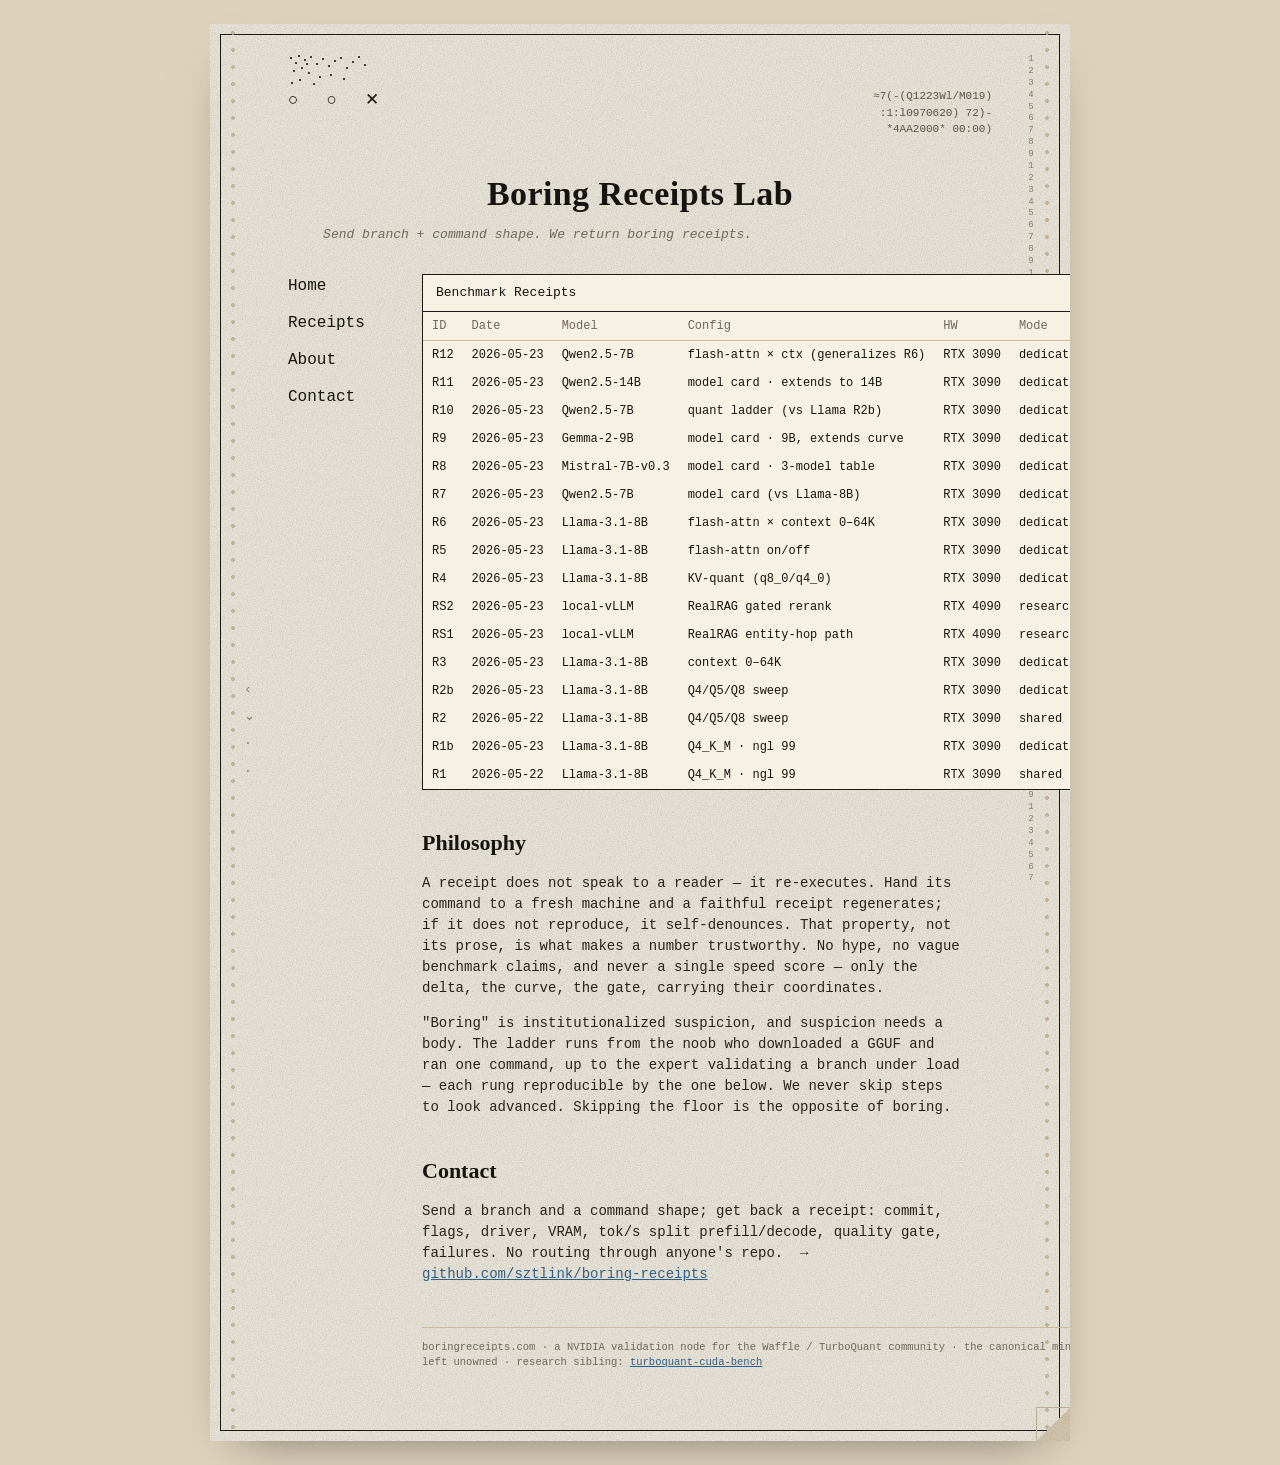
==== docs/index.html @ 778cb8b6 "Add RS2 gated rerank v1 follow-up" ====
<!doctype html>
<html lang="en"><head>
<meta charset="utf-8">
<meta name="viewport" content="width=device-width, initial-scale=1">
<title>Boring Receipts Lab</title>
<meta name="description" content="Send branch + command shape. We return boring receipts. Reproducible NVIDIA inference-validation receipts — no hype, no single speed score.">
<link rel="stylesheet" href="style.css">
</head>
<body>
<div class="sheet">
  <div class="frame"></div>
  <div class="holes l"></div>
  <div class="holes r"></div>
  <svg class="dither" width="120" height="34" viewBox="0 0 120 34" aria-hidden="true">
    <g fill="#2a261d">
      <rect x="2" y="3" width="2" height="2"/><rect x="10" y="1" width="2" height="2"/><rect x="7" y="8" width="2" height="2"/>
      <rect x="16" y="5" width="2" height="2"/><rect x="22" y="2" width="2" height="2"/><rect x="13" y="13" width="2" height="2"/>
      <rect x="28" y="9" width="2" height="2"/><rect x="34" y="4" width="2" height="2"/><rect x="20" y="18" width="2" height="2"/>
      <rect x="40" y="11" width="2" height="2"/><rect x="46" y="6" width="2" height="2"/><rect x="31" y="22" width="2" height="2"/>
      <rect x="5" y="16" width="2" height="2"/><rect x="52" y="3" width="2" height="2"/><rect x="58" y="13" width="2" height="2"/>
      <rect x="11" y="25" width="2" height="2"/><rect x="64" y="7" width="2" height="2"/><rect x="42" y="20" width="2" height="2"/>
      <rect x="3" y="28" width="2" height="2"/><rect x="70" y="2" width="2" height="2"/><rect x="25" y="29" width="2" height="2"/>
      <rect x="76" y="10" width="2" height="2"/><rect x="55" y="24" width="2" height="2"/><rect x="18" y="9" width="2" height="2"/>
    </g>
  </svg>
  <div class="ticks">‹<br>⌄<br>·<br>·</div>
  <div class="ruler" id="ruler"></div>
  <div class="fold"></div>

  <div class="content">
    <div class="topbar">
      <span class="glyphs">○&nbsp;○&nbsp;✕</span>
      <span class="meta">≈7(-(Q1223Wl/M019)
:1:l0970620) 72)-
*4AA2000* 00:00)</span>
    </div>

    <h1>Boring Receipts Lab</h1>
    <p class="lede">Send branch + command shape. We return boring receipts.</p>

    <div class="body">
      <nav class="side">
        <a href="#receipts">Home</a>
        <a href="receipts.html">Receipts</a>
        <a href="#about">About</a>
        <a href="#contact">Contact</a>
      </nav>

      <main>
        <div class="panel" id="receipts">
          <div class="panel-h"><span>Benchmark Receipts</span><a href="receipts.html" style="color:var(--ink);text-decoration:none">&rsaquo;</a></div>
          <div class="tw"><table>
            <thead><tr><th>ID</th><th>Date</th><th>Model</th><th>Config</th><th>HW</th><th>Mode</th><th>Gate</th><th>Link</th></tr></thead>
            <tbody>
              <tr><td data-l="ID">R12</td><td data-l="Date">2026-05-23</td><td data-l="Model">Qwen2.5-7B</td><td data-l="Config">flash-attn × ctx (generalizes R6)</td><td data-l="HW">RTX 3090</td><td data-l="Mode">dedicated</td><td data-l="Gate">n/a</td><td data-l="Link"><a href="https://github.com/sztlink/boring-receipts/blob/main/receipts/2026-05-23-3090-qwen25-7b-flash-attn-context-curve.md">open</a></td></tr>
              <tr><td data-l="ID">R11</td><td data-l="Date">2026-05-23</td><td data-l="Model">Qwen2.5-14B</td><td data-l="Config">model card · extends to 14B</td><td data-l="HW">RTX 3090</td><td data-l="Mode">dedicated</td><td data-l="Gate">PPL 6.13</td><td data-l="Link"><a href="https://github.com/sztlink/boring-receipts/blob/main/receipts/2026-05-23-3090-qwen25-14b-q4km.md">open</a></td></tr>
              <tr><td data-l="ID">R10</td><td data-l="Date">2026-05-23</td><td data-l="Model">Qwen2.5-7B</td><td data-l="Config">quant ladder (vs Llama R2b)</td><td data-l="HW">RTX 3090</td><td data-l="Mode">dedicated</td><td data-l="Gate" class="gp">PASS</td><td data-l="Link"><a href="https://github.com/sztlink/boring-receipts/blob/main/receipts/2026-05-23-3090-qwen25-7b-quant-ladder.md">open</a></td></tr>
              <tr><td data-l="ID">R9</td><td data-l="Date">2026-05-23</td><td data-l="Model">Gemma-2-9B</td><td data-l="Config">model card · 9B, extends curve</td><td data-l="HW">RTX 3090</td><td data-l="Mode">dedicated</td><td data-l="Gate">PPL 8.80</td><td data-l="Link"><a href="https://github.com/sztlink/boring-receipts/blob/main/receipts/2026-05-23-3090-gemma2-9b-q4km.md">open</a></td></tr>
              <tr><td data-l="ID">R8</td><td data-l="Date">2026-05-23</td><td data-l="Model">Mistral-7B-v0.3</td><td data-l="Config">model card · 3-model table</td><td data-l="HW">RTX 3090</td><td data-l="Mode">dedicated</td><td data-l="Gate">PPL 6.23</td><td data-l="Link"><a href="https://github.com/sztlink/boring-receipts/blob/main/receipts/2026-05-23-3090-mistral-7b-v03-q4km.md">open</a></td></tr>
              <tr><td data-l="ID">R7</td><td data-l="Date">2026-05-23</td><td data-l="Model">Qwen2.5-7B</td><td data-l="Config">model card (vs Llama-8B)</td><td data-l="HW">RTX 3090</td><td data-l="Mode">dedicated</td><td data-l="Gate">PPL 8.02</td><td data-l="Link"><a href="https://github.com/sztlink/boring-receipts/blob/main/receipts/2026-05-23-3090-qwen25-7b-q4km.md">open</a></td></tr>
              <tr><td data-l="ID">R6</td><td data-l="Date">2026-05-23</td><td data-l="Model">Llama-3.1-8B</td><td data-l="Config">flash-attn × context 0–64K</td><td data-l="HW">RTX 3090</td><td data-l="Mode">dedicated</td><td data-l="Gate">n/a</td><td data-l="Link"><a href="https://github.com/sztlink/boring-receipts/blob/main/receipts/2026-05-23-3090-llama31-8b-flash-attn-context-curve.md">open</a></td></tr>
              <tr><td data-l="ID">R5</td><td data-l="Date">2026-05-23</td><td data-l="Model">Llama-3.1-8B</td><td data-l="Config">flash-attn on/off</td><td data-l="HW">RTX 3090</td><td data-l="Mode">dedicated</td><td data-l="Gate">n/a</td><td data-l="Link"><a href="https://github.com/sztlink/boring-receipts/blob/main/receipts/2026-05-23-3090-llama31-8b-flash-attn.md">open</a></td></tr>
              <tr><td data-l="ID">R4</td><td data-l="Date">2026-05-23</td><td data-l="Model">Llama-3.1-8B</td><td data-l="Config">KV-quant (q8_0/q4_0)</td><td data-l="HW">RTX 3090</td><td data-l="Mode">dedicated</td><td data-l="Gate" class="warn">BLOCKED</td><td data-l="Link"><a href="https://github.com/sztlink/boring-receipts/blob/main/receipts/2026-05-23-3090-llama31-8b-kv-quant-BLOCKED.md">open</a></td></tr>
              <tr><td data-l="ID">RS2</td><td data-l="Date">2026-05-23</td><td data-l="Model">local-vLLM</td><td data-l="Config">RealRAG gated rerank</td><td data-l="HW">RTX 4090</td><td data-l="Mode">research sibling</td><td data-l="Gate" class="gp">100 PASS / v1 300 SMALL</td><td data-l="Link"><a href="https://github.com/sztlink/boring-receipts/blob/main/receipts/2026-05-23-4090-vllm-realrag-gated-answer-rerank.md">open</a></td></tr>
              <tr><td data-l="ID">RS1</td><td data-l="Date">2026-05-23</td><td data-l="Model">local-vLLM</td><td data-l="Config">RealRAG entity-hop path</td><td data-l="HW">RTX 4090</td><td data-l="Mode">research sibling</td><td data-l="Gate" class="gp">MIXED</td><td data-l="Link"><a href="https://github.com/sztlink/boring-receipts/blob/main/receipts/2026-05-23-4090-vllm-realrag-entity-hop-path.md">open</a></td></tr>
              <tr><td data-l="ID">R3</td><td data-l="Date">2026-05-23</td><td data-l="Model">Llama-3.1-8B</td><td data-l="Config">context 0–64K</td><td data-l="HW">RTX 3090</td><td data-l="Mode">dedicated</td><td data-l="Gate">n/a</td><td data-l="Link"><a href="https://github.com/sztlink/boring-receipts/blob/main/receipts/2026-05-23-3090-llama31-8b-context-sweep.md">open</a></td></tr>
              <tr><td data-l="ID">R2b</td><td data-l="Date">2026-05-23</td><td data-l="Model">Llama-3.1-8B</td><td data-l="Config">Q4/Q5/Q8 sweep</td><td data-l="HW">RTX 3090</td><td data-l="Mode">dedicated</td><td data-l="Gate" class="gp">PASS</td><td data-l="Link"><a href="https://github.com/sztlink/boring-receipts/blob/main/receipts/2026-05-23-3090-llama31-8b-quant-sweep-dedicated.md">open</a></td></tr>
              <tr><td data-l="ID">R2</td><td data-l="Date">2026-05-22</td><td data-l="Model">Llama-3.1-8B</td><td data-l="Config">Q4/Q5/Q8 sweep</td><td data-l="HW">RTX 3090</td><td data-l="Mode">shared</td><td data-l="Gate" class="gp">PASS</td><td data-l="Link"><a href="https://github.com/sztlink/boring-receipts/blob/main/receipts/2026-05-22-3090-llama31-8b-quant-sweep.md">open</a></td></tr>
              <tr><td data-l="ID">R1b</td><td data-l="Date">2026-05-23</td><td data-l="Model">Llama-3.1-8B</td><td data-l="Config">Q4_K_M · ngl 99</td><td data-l="HW">RTX 3090</td><td data-l="Mode">dedicated</td><td data-l="Gate">n/a</td><td data-l="Link"><a href="https://github.com/sztlink/boring-receipts/blob/main/receipts/2026-05-23-3090-llama31-8b-q4km-baseline-dedicated.md">open</a></td></tr>
              <tr><td data-l="ID">R1</td><td data-l="Date">2026-05-22</td><td data-l="Model">Llama-3.1-8B</td><td data-l="Config">Q4_K_M · ngl 99</td><td data-l="HW">RTX 3090</td><td data-l="Mode">shared</td><td data-l="Gate">n/a</td><td data-l="Link"><a href="https://github.com/sztlink/boring-receipts/blob/main/receipts/2026-05-22-3090-llama31-8b-q4km-baseline.md">open</a></td></tr>
            </tbody>
          </table></div>
        </div>

        <h2 id="about">Philosophy</h2>
        <p>A receipt does not speak to a reader — it re-executes. Hand its command to a
        fresh machine and a faithful receipt regenerates; if it does not reproduce, it
        self-denounces. That property, not its prose, is what makes a number trustworthy.
        No hype, no vague benchmark claims, and never a single speed score — only the
        delta, the curve, the gate, carrying their coordinates.</p>

        <p>"Boring" is institutionalized suspicion, and suspicion needs a body. The ladder
        runs from the noob who downloaded a GGUF and ran one command, up to the expert
        validating a branch under load — each rung reproducible by the one below. We never
        skip steps to look advanced. Skipping the floor is the opposite of boring.</p>

        <h2 id="contact">Contact</h2>
        <p>Send a branch and a command shape; get back a receipt: commit, flags, driver,
        VRAM, tok/s split prefill/decode, quality gate, failures. No routing through anyone's
        repo. &nbsp;→ <a class="lk" href="https://github.com/sztlink/boring-receipts">github.com/sztlink/boring-receipts</a></p>

        <div class="foot">
          boringreceipts.com · a NVIDIA validation node for the Waffle / TurboQuant community ·
          the canonical minimal KV/long-context receipt the upstream
          <a href="https://github.com/ggml-org/llama.cpp/issues/18722">#18722</a> left unowned ·
          research sibling: <a href="https://github.com/sztlink/turboquant-cuda-bench">turboquant-cuda-bench</a>
        </div>
      </main>
    </div>
  </div>
</div>
<script src="deco.js"></script>
</body></html>
---- docs/style.css ----
/* Boring Receipts Lab — shared matrix-paper shell.
   Light editorial / szt.link tokens. Used by every page so the perforated
   paper aesthetic is consistent. */
:root{
  --paper:#f1ece0; --ink:#161410; --muted:#6e675a; --line:#1c1a15;
  --faint:#c9bb9c; --panel:#f7f1e3; --blue:#2f5f87; --green:#356b46; --red:#a33a2b; --yellow:#9a7320;
  --mono:"SFMono-Regular",ui-monospace,Menlo,Consolas,"Liberation Mono",monospace;
  --serif:"Iowan Old Style","Palatino Linotype",Palatino,Georgia,"Times New Roman",serif;
}
*{box-sizing:border-box}
html,body{margin:0;background:#ddd2bb;color:var(--ink);font-family:var(--mono);font-size:14px;line-height:1.5}

.sheet{position:relative;max-width:860px;margin:24px auto;background:var(--paper);padding:30px 78px 70px;overflow:hidden;box-shadow:0 20px 50px -30px rgba(0,0,0,.6)}
.sheet::before{content:"";position:absolute;inset:0;pointer-events:none;z-index:5;opacity:.5;mix-blend-mode:multiply;
  background-image:url('data:image/svg+xml;utf8,<svg xmlns="http://www.w3.org/2000/svg" width="220" height="220"><filter id="n"><feTurbulence type="fractalNoise" baseFrequency="0.8" numOctaves="2" stitchTiles="stitch"/><feColorMatrix type="saturate" values="0"/></filter><rect width="220" height="220" filter="url(%23n)"/></svg>');
  background-size:220px 220px}
.frame{position:absolute;inset:10px;border:1px solid var(--line);pointer-events:none;z-index:3}
.frame::before,.frame::after{content:"";position:absolute;width:14px;height:14px;border:1px solid var(--line)}
.frame::before{top:-1px;left:-1px;border-right:0;border-bottom:0}
.frame::after{bottom:-1px;right:-1px;border-left:0;border-top:0}
.holes{position:absolute;top:0;bottom:0;width:18px;z-index:4;pointer-events:none;
  background-image:radial-gradient(circle at 9px 9px, #c7b896 1.7px, transparent 2.2px);
  background-size:18px 17px;background-repeat:repeat-y;opacity:.85}
.holes.l{left:14px}.holes.r{right:14px}
.ruler{position:absolute;top:30px;bottom:24px;right:30px;width:18px;z-index:4;pointer-events:none;
  font-size:9px;line-height:1.32;color:#8c826e;text-align:center;white-space:pre;overflow:hidden}
.ticks{position:absolute;left:34px;top:46%;z-index:4;pointer-events:none;color:#8c826e;font-size:13px;line-height:2.1}
.dither{position:absolute;top:30px;left:78px;z-index:4;pointer-events:none;opacity:.85}
.fold{position:absolute;right:0;bottom:0;width:34px;height:34px;z-index:4;pointer-events:none;
  background:linear-gradient(135deg, transparent 50%, #d9cdb2 50%);border-left:1px solid var(--faint);border-top:1px solid var(--faint)}
.content{position:relative;z-index:6}

.topbar{display:flex;justify-content:space-between;align-items:flex-start;margin:34px 0 0}
.glyphs{font-size:17px;letter-spacing:9px;color:var(--ink)}
.meta{text-align:right;font-size:11px;color:#5a5346;line-height:1.5;white-space:pre}

h1{font-family:var(--serif);font-weight:600;font-size:34px;letter-spacing:.4px;margin:30px 0 6px;text-align:center}
h2{font-family:var(--serif);font-weight:600;font-size:22px;margin:36px 0 12px}
.lede{font-style:italic;color:var(--muted);text-align:center;margin:0 0 30px;font-size:13px}
.tag{color:var(--red);font-weight:700;letter-spacing:2px;font-size:12px;margin-top:30px}
p{max-width:64ch;color:#26231c}
a{color:var(--blue)}
ul{max-width:64ch;color:#26231c}li{margin:.3em 0}
code{background:var(--panel);border:1px solid var(--faint);padding:1px 5px;font-size:.92em}
.small{color:var(--muted);font-size:12px}
img{max-width:100%;border:1px solid var(--line);background:var(--panel)}

.banner{border:1px solid var(--line);background:var(--panel);padding:14px 16px;margin:16px 0;max-width:none}

nav.side a{display:block;font-size:16px;color:var(--ink);text-decoration:none;margin:0 0 13px}
nav.side a:hover{color:var(--blue)}
nav.top{display:flex;gap:18px;margin:6px 0 26px;font-size:14px}
nav.top a{color:var(--ink);text-decoration:none}nav.top a:hover{color:var(--blue)}
.body{display:grid;grid-template-columns:108px 1fr;gap:26px}

.panel{border:1.3px solid var(--line);background:var(--panel)}
.panel-h{display:flex;justify-content:space-between;padding:8px 13px;border-bottom:1.3px solid var(--line);font-size:13px}

.tw{overflow-x:auto;-webkit-overflow-scrolling:touch}
table{border-collapse:collapse;width:100%;font-size:12px}
th,td{text-align:left;padding:5px 9px;white-space:nowrap}
th{color:var(--muted);font-weight:400;border-bottom:1px solid var(--faint)}
td a{color:var(--blue);text-decoration:none}
tbody tr:hover{background:#efe7d3}
table.grid{font-size:13px}
table.grid th,table.grid td{border:1px solid var(--line);white-space:normal}
table.grid th{background:var(--panel)}
.gp,.pass{color:var(--green)}.warn{color:var(--yellow)}

.foot{margin-top:42px;border-top:1px solid var(--faint);padding-top:12px;font-size:10.5px;color:var(--muted);word-break:break-word}
.foot a,.lk{color:var(--blue)}

@media(max-width:680px){
  html,body{font-size:13px}
  body{overflow-x:hidden}
  .sheet{padding:20px 22px;margin:10px auto}
  .body{grid-template-columns:1fr;gap:12px}
  nav.side{display:flex;gap:14px;flex-wrap:wrap;margin-bottom:4px}
  nav.side a{margin:0;font-size:15px}
  .ruler,.ticks,.holes{display:none}
  .dither{left:22px}
  .meta{font-size:9px}
  .glyphs{font-size:15px;letter-spacing:6px}
  h1{font-size:26px;margin-top:22px}h2{font-size:20px}
  p,ul{max-width:100%}
  /* every .tw table -> stacked label:value cards */
  .tw{overflow:visible}
  .tw table,.tw tbody,.tw tr,.tw td{display:block;width:auto}
  .tw thead{position:absolute;left:-9999px}
  .tw tr{border:1px solid var(--faint);background:var(--paper);margin:8px 0;padding:6px 10px}
  .tw td{white-space:normal;border:0;padding:3px 0;font-size:12px;display:flex;justify-content:space-between;gap:12px;flex-wrap:wrap}
  .tw td::before{content:attr(data-l);color:var(--muted);flex-shrink:0}
  .tw td:empty{display:none}
}
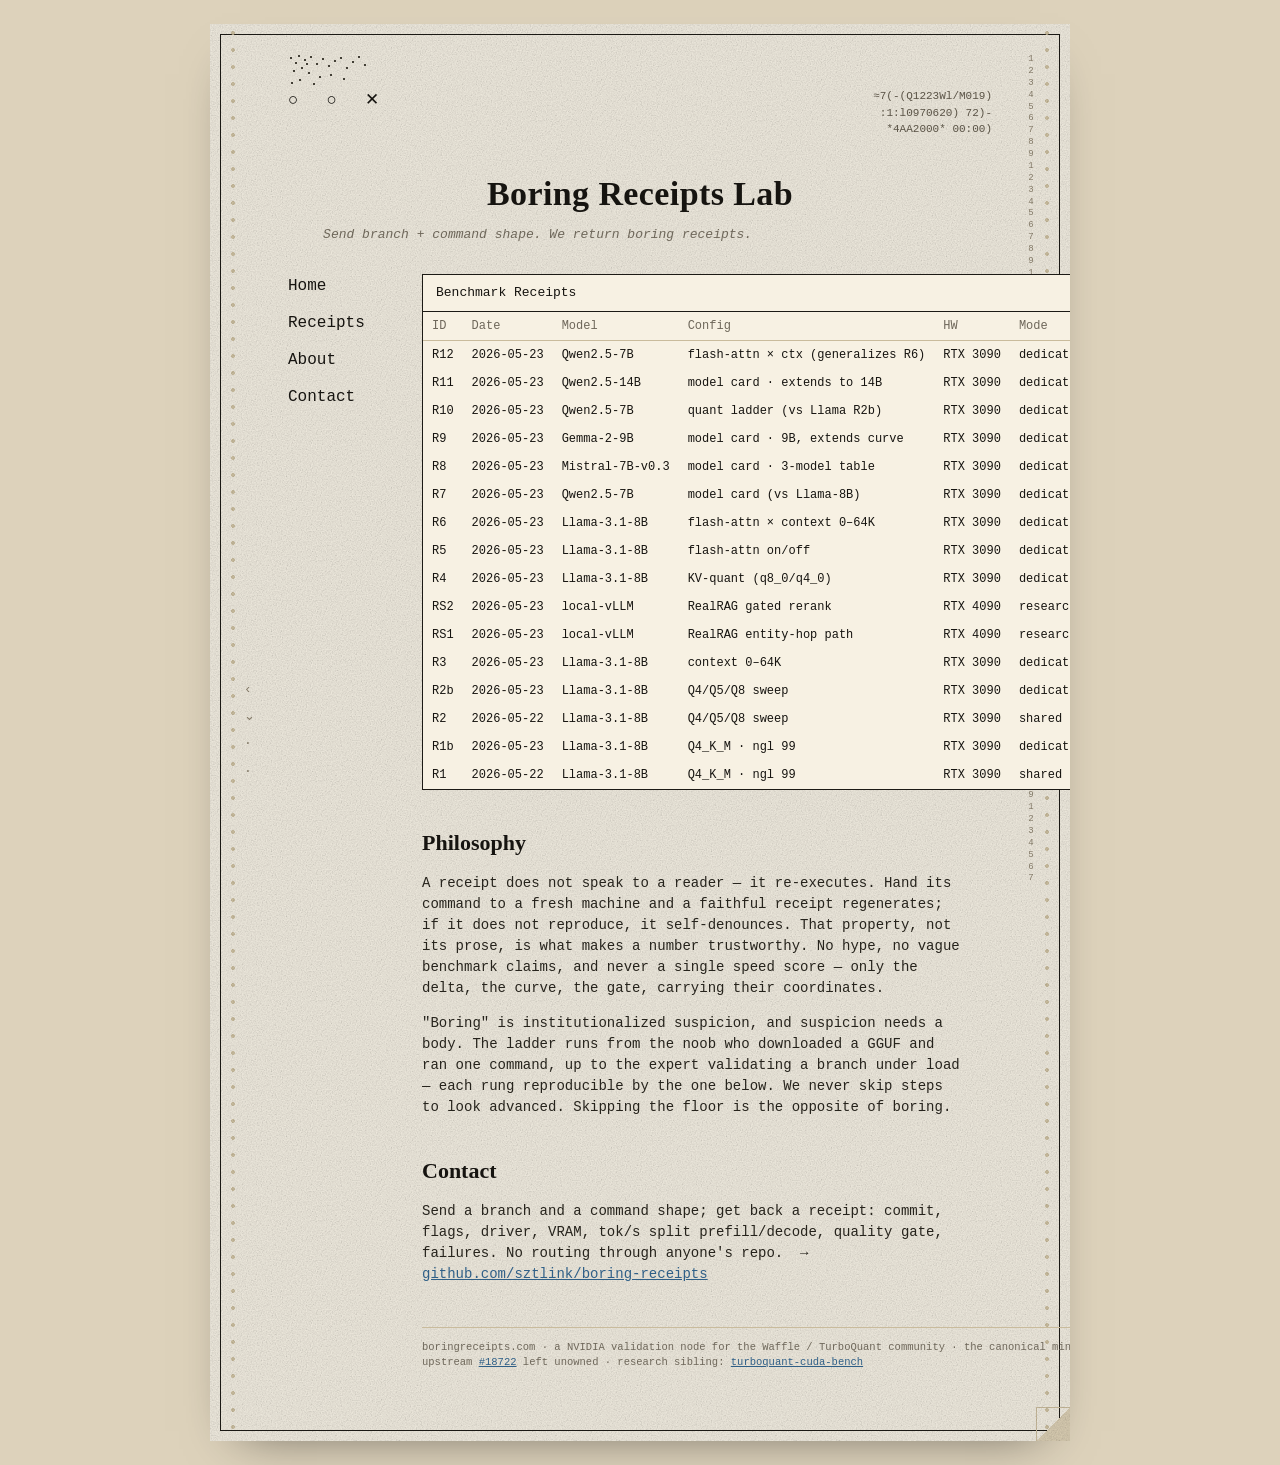
==== commit b88a79f2: "Add RS2 500-case no-delta follow-up" ====
--- a/docs/index.html
+++ b/docs/index.html
@@ -61,7 +61,7 @@
               <tr><td data-l="ID">R6</td><td data-l="Date">2026-05-23</td><td data-l="Model">Llama-3.1-8B</td><td data-l="Config">flash-attn × context 0–64K</td><td data-l="HW">RTX 3090</td><td data-l="Mode">dedicated</td><td data-l="Gate">n/a</td><td data-l="Link"><a href="https://github.com/sztlink/boring-receipts/blob/main/receipts/2026-05-23-3090-llama31-8b-flash-attn-context-curve.md">open</a></td></tr>
               <tr><td data-l="ID">R5</td><td data-l="Date">2026-05-23</td><td data-l="Model">Llama-3.1-8B</td><td data-l="Config">flash-attn on/off</td><td data-l="HW">RTX 3090</td><td data-l="Mode">dedicated</td><td data-l="Gate">n/a</td><td data-l="Link"><a href="https://github.com/sztlink/boring-receipts/blob/main/receipts/2026-05-23-3090-llama31-8b-flash-attn.md">open</a></td></tr>
               <tr><td data-l="ID">R4</td><td data-l="Date">2026-05-23</td><td data-l="Model">Llama-3.1-8B</td><td data-l="Config">KV-quant (q8_0/q4_0)</td><td data-l="HW">RTX 3090</td><td data-l="Mode">dedicated</td><td data-l="Gate" class="warn">BLOCKED</td><td data-l="Link"><a href="https://github.com/sztlink/boring-receipts/blob/main/receipts/2026-05-23-3090-llama31-8b-kv-quant-BLOCKED.md">open</a></td></tr>
-              <tr><td data-l="ID">RS2</td><td data-l="Date">2026-05-23</td><td data-l="Model">local-vLLM</td><td data-l="Config">RealRAG gated rerank</td><td data-l="HW">RTX 4090</td><td data-l="Mode">research sibling</td><td data-l="Gate" class="gp">100 PASS / v1 300 SMALL</td><td data-l="Link"><a href="https://github.com/sztlink/boring-receipts/blob/main/receipts/2026-05-23-4090-vllm-realrag-gated-answer-rerank.md">open</a></td></tr>
+              <tr><td data-l="ID">RS2</td><td data-l="Date">2026-05-23</td><td data-l="Model">local-vLLM</td><td data-l="Config">RealRAG gated rerank</td><td data-l="HW">RTX 4090</td><td data-l="Mode">research sibling</td><td data-l="Gate" class="gb">N500 NO DELTA</td><td data-l="Link"><a href="https://github.com/sztlink/boring-receipts/blob/main/receipts/2026-05-23-4090-vllm-realrag-gated-answer-rerank.md">open</a></td></tr>
               <tr><td data-l="ID">RS1</td><td data-l="Date">2026-05-23</td><td data-l="Model">local-vLLM</td><td data-l="Config">RealRAG entity-hop path</td><td data-l="HW">RTX 4090</td><td data-l="Mode">research sibling</td><td data-l="Gate" class="gp">MIXED</td><td data-l="Link"><a href="https://github.com/sztlink/boring-receipts/blob/main/receipts/2026-05-23-4090-vllm-realrag-entity-hop-path.md">open</a></td></tr>
               <tr><td data-l="ID">R3</td><td data-l="Date">2026-05-23</td><td data-l="Model">Llama-3.1-8B</td><td data-l="Config">context 0–64K</td><td data-l="HW">RTX 3090</td><td data-l="Mode">dedicated</td><td data-l="Gate">n/a</td><td data-l="Link"><a href="https://github.com/sztlink/boring-receipts/blob/main/receipts/2026-05-23-3090-llama31-8b-context-sweep.md">open</a></td></tr>
               <tr><td data-l="ID">R2b</td><td data-l="Date">2026-05-23</td><td data-l="Model">Llama-3.1-8B</td><td data-l="Config">Q4/Q5/Q8 sweep</td><td data-l="HW">RTX 3090</td><td data-l="Mode">dedicated</td><td data-l="Gate" class="gp">PASS</td><td data-l="Link"><a href="https://github.com/sztlink/boring-receipts/blob/main/receipts/2026-05-23-3090-llama31-8b-quant-sweep-dedicated.md">open</a></td></tr>
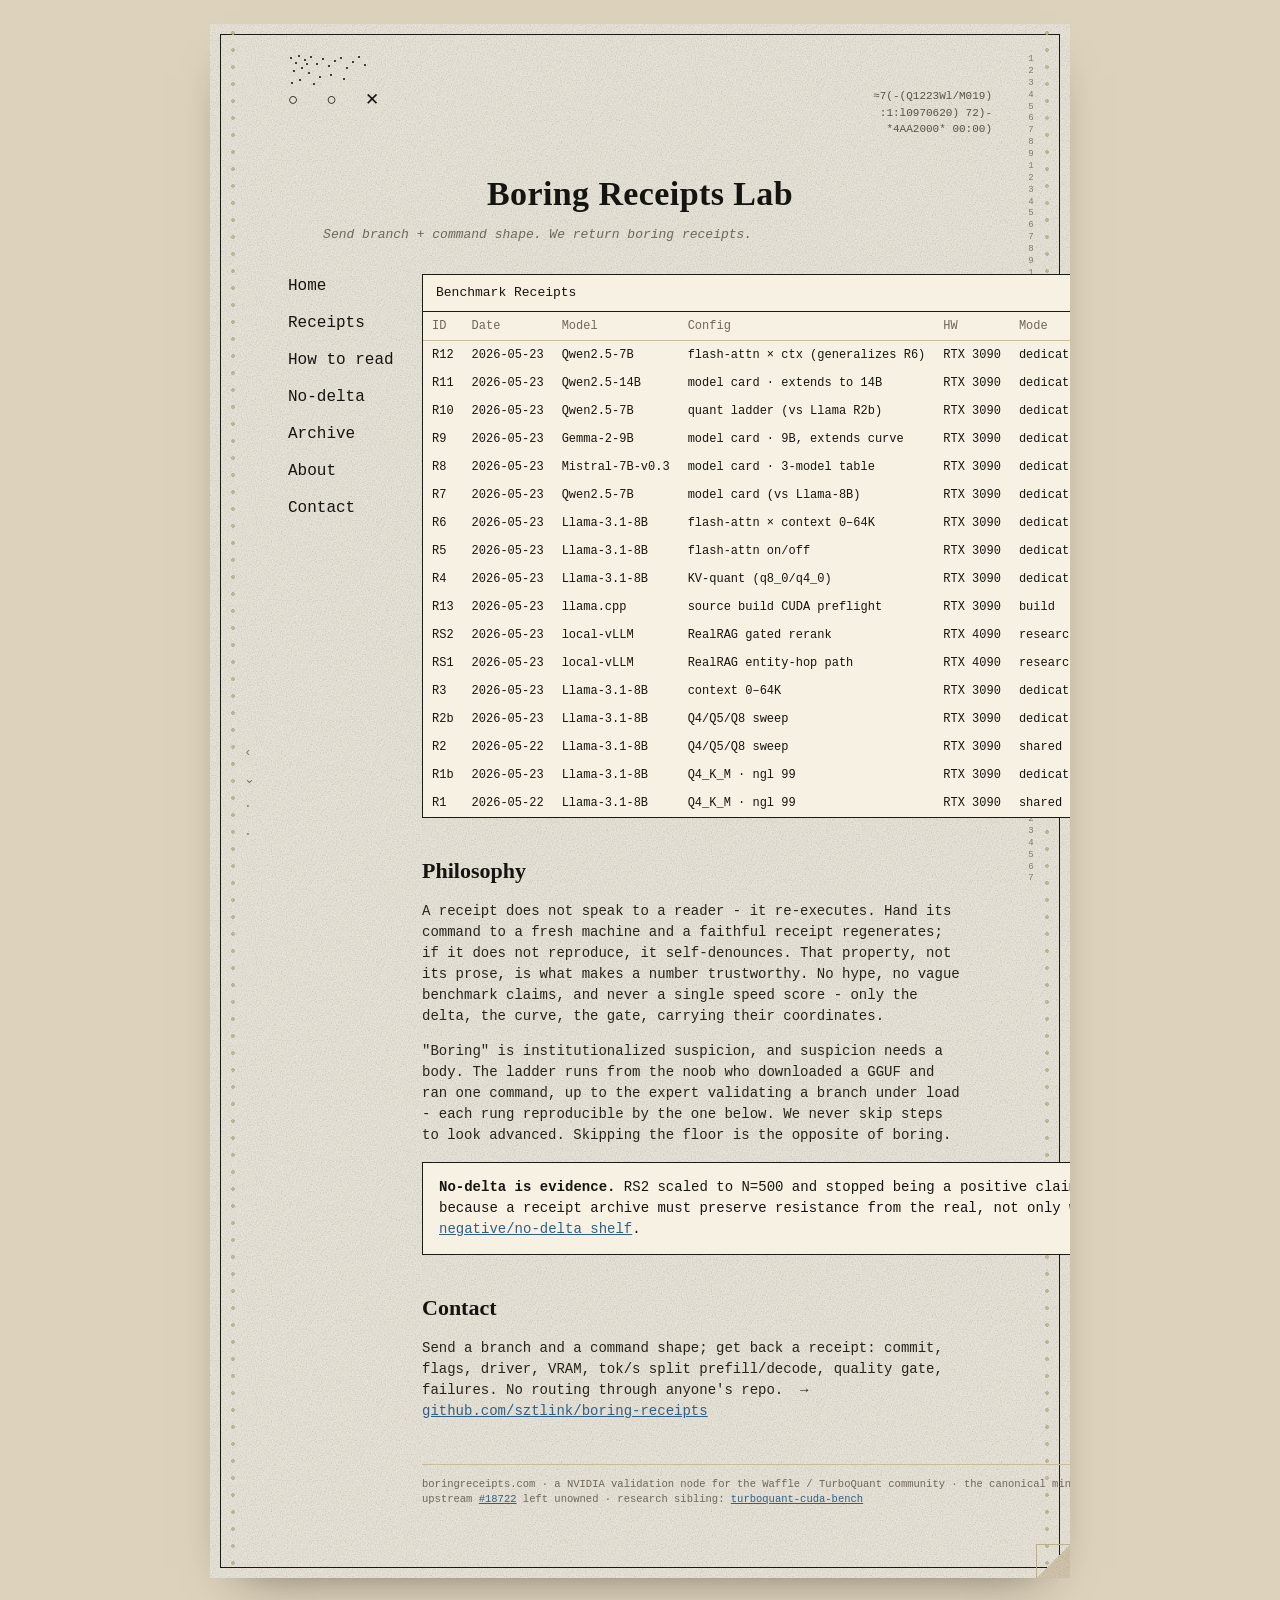
==== commit 388e47a9: "Add source-build CUDA blocker receipt" ====
--- a/docs/index.html
+++ b/docs/index.html
@@ -3,7 +3,7 @@
 <meta charset="utf-8">
 <meta name="viewport" content="width=device-width, initial-scale=1">
 <title>Boring Receipts Lab</title>
-<meta name="description" content="Send branch + command shape. We return boring receipts. Reproducible NVIDIA inference-validation receipts — no hype, no single speed score.">
+<meta name="description" content="Send branch + command shape. We return boring receipts. Reproducible NVIDIA inference-validation receipts - no hype, no single speed score.">
 <link rel="stylesheet" href="style.css">
 </head>
 <body>
@@ -42,6 +42,9 @@
       <nav class="side">
         <a href="#receipts">Home</a>
         <a href="receipts.html">Receipts</a>
+        <a href="how-to-read.html">How to read</a>
+        <a href="negatives.html">No-delta</a>
+        <a href="preservation.html">Archive</a>
         <a href="#about">About</a>
         <a href="#contact">Contact</a>
       </nav>
@@ -61,6 +64,7 @@
               <tr><td data-l="ID">R6</td><td data-l="Date">2026-05-23</td><td data-l="Model">Llama-3.1-8B</td><td data-l="Config">flash-attn × context 0–64K</td><td data-l="HW">RTX 3090</td><td data-l="Mode">dedicated</td><td data-l="Gate">n/a</td><td data-l="Link"><a href="https://github.com/sztlink/boring-receipts/blob/main/receipts/2026-05-23-3090-llama31-8b-flash-attn-context-curve.md">open</a></td></tr>
               <tr><td data-l="ID">R5</td><td data-l="Date">2026-05-23</td><td data-l="Model">Llama-3.1-8B</td><td data-l="Config">flash-attn on/off</td><td data-l="HW">RTX 3090</td><td data-l="Mode">dedicated</td><td data-l="Gate">n/a</td><td data-l="Link"><a href="https://github.com/sztlink/boring-receipts/blob/main/receipts/2026-05-23-3090-llama31-8b-flash-attn.md">open</a></td></tr>
               <tr><td data-l="ID">R4</td><td data-l="Date">2026-05-23</td><td data-l="Model">Llama-3.1-8B</td><td data-l="Config">KV-quant (q8_0/q4_0)</td><td data-l="HW">RTX 3090</td><td data-l="Mode">dedicated</td><td data-l="Gate" class="warn">BLOCKED</td><td data-l="Link"><a href="https://github.com/sztlink/boring-receipts/blob/main/receipts/2026-05-23-3090-llama31-8b-kv-quant-BLOCKED.md">open</a></td></tr>
+              <tr><td data-l="ID">R13</td><td data-l="Date">2026-05-23</td><td data-l="Model">llama.cpp</td><td data-l="Config">source build CUDA preflight</td><td data-l="HW">RTX 3090</td><td data-l="Mode">build</td><td data-l="Gate" class="warn">BLOCKED</td><td data-l="Link"><a href="https://github.com/sztlink/boring-receipts/blob/main/receipts/2026-05-23-3090-llama-cpp-source-build-cuda-BLOCKED.md">open</a></td></tr>
               <tr><td data-l="ID">RS2</td><td data-l="Date">2026-05-23</td><td data-l="Model">local-vLLM</td><td data-l="Config">RealRAG gated rerank</td><td data-l="HW">RTX 4090</td><td data-l="Mode">research sibling</td><td data-l="Gate" class="gb">N500 NO DELTA</td><td data-l="Link"><a href="https://github.com/sztlink/boring-receipts/blob/main/receipts/2026-05-23-4090-vllm-realrag-gated-answer-rerank.md">open</a></td></tr>
               <tr><td data-l="ID">RS1</td><td data-l="Date">2026-05-23</td><td data-l="Model">local-vLLM</td><td data-l="Config">RealRAG entity-hop path</td><td data-l="HW">RTX 4090</td><td data-l="Mode">research sibling</td><td data-l="Gate" class="gp">MIXED</td><td data-l="Link"><a href="https://github.com/sztlink/boring-receipts/blob/main/receipts/2026-05-23-4090-vllm-realrag-entity-hop-path.md">open</a></td></tr>
               <tr><td data-l="ID">R3</td><td data-l="Date">2026-05-23</td><td data-l="Model">Llama-3.1-8B</td><td data-l="Config">context 0–64K</td><td data-l="HW">RTX 3090</td><td data-l="Mode">dedicated</td><td data-l="Gate">n/a</td><td data-l="Link"><a href="https://github.com/sztlink/boring-receipts/blob/main/receipts/2026-05-23-3090-llama31-8b-context-sweep.md">open</a></td></tr>
@@ -73,16 +77,20 @@
         </div>
 
         <h2 id="about">Philosophy</h2>
-        <p>A receipt does not speak to a reader — it re-executes. Hand its command to a
+        <p>A receipt does not speak to a reader - it re-executes. Hand its command to a
         fresh machine and a faithful receipt regenerates; if it does not reproduce, it
         self-denounces. That property, not its prose, is what makes a number trustworthy.
-        No hype, no vague benchmark claims, and never a single speed score — only the
+        No hype, no vague benchmark claims, and never a single speed score - only the
         delta, the curve, the gate, carrying their coordinates.</p>
 
         <p>"Boring" is institutionalized suspicion, and suspicion needs a body. The ladder
         runs from the noob who downloaded a GGUF and ran one command, up to the expert
-        validating a branch under load — each rung reproducible by the one below. We never
+        validating a branch under load - each rung reproducible by the one below. We never
         skip steps to look advanced. Skipping the floor is the opposite of boring.</p>
+
+        <div class="banner"><strong>No-delta is evidence.</strong> RS2 scaled to N=500 and stopped being a
+        positive claim. It stays public because a receipt archive must preserve resistance from the real,
+        not only wins. <a href="negatives.html">Read the negative/no-delta shelf</a>.</div>
 
         <h2 id="contact">Contact</h2>
         <p>Send a branch and a command shape; get back a receipt: commit, flags, driver,
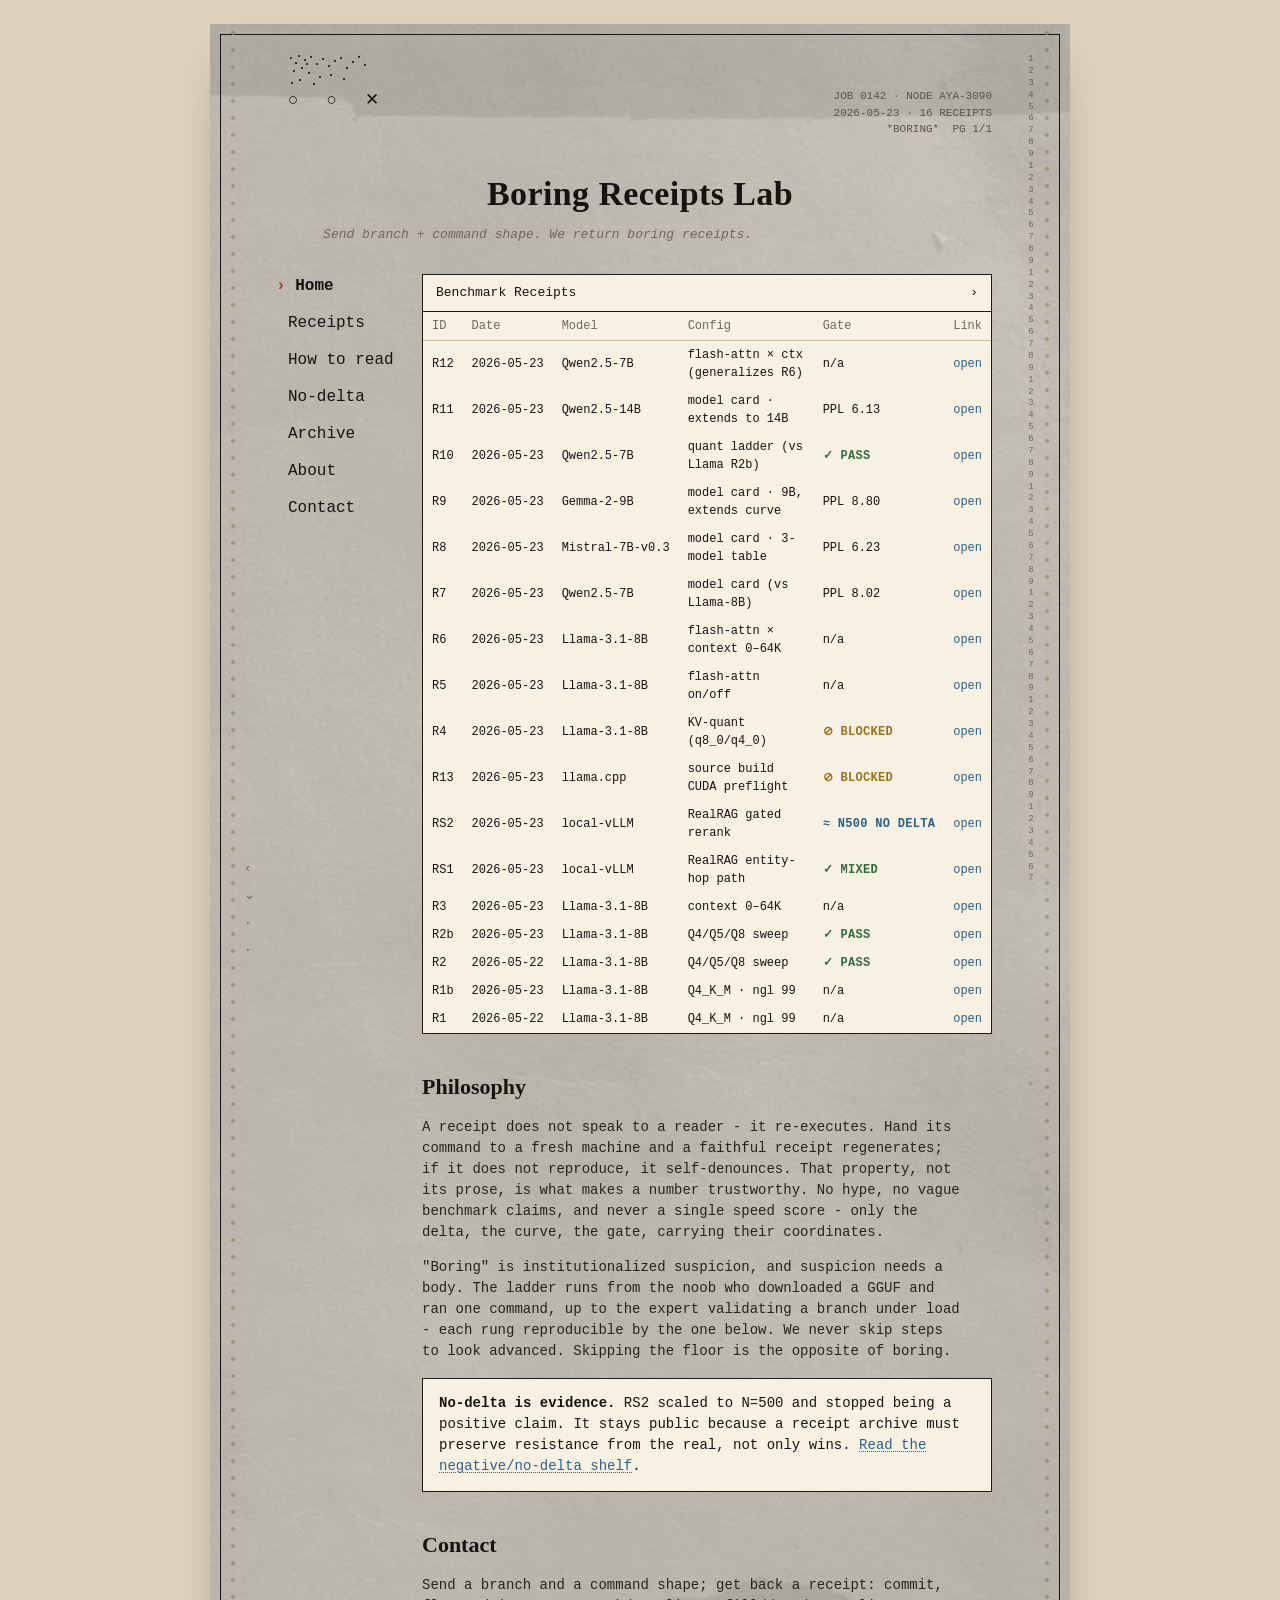
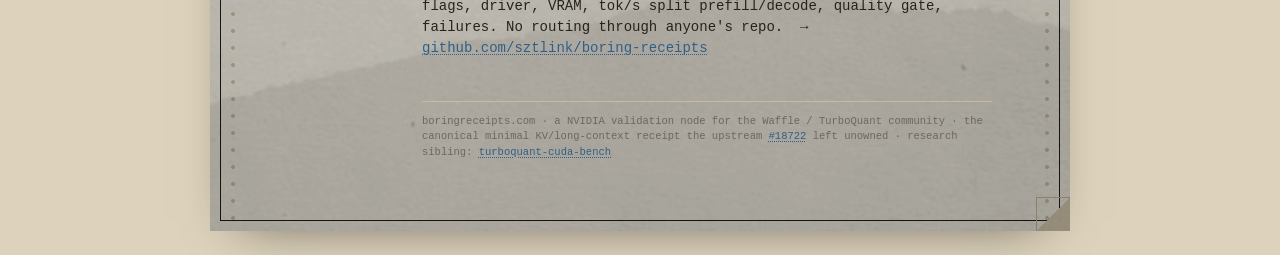
==== commit 5b714b57: "Design pass: real paper texture, fix table overflow, gate stamps - Texturelabs Paper 366 as sheet fi" ====
--- a/docs/index.html
+++ b/docs/index.html
@@ -30,9 +30,9 @@
   <div class="content">
     <div class="topbar">
       <span class="glyphs">○&nbsp;○&nbsp;✕</span>
-      <span class="meta">≈7(-(Q1223Wl/M019)
-:1:l0970620) 72)-
-*4AA2000* 00:00)</span>
+      <span class="meta">JOB 0142 · NODE AYA-3090
+2026-05-23 · 16 RECEIPTS
+*BORING*  PG 1/1</span>
     </div>
 
     <h1>Boring Receipts Lab</h1>
@@ -40,7 +40,7 @@
 
     <div class="body">
       <nav class="side">
-        <a href="#receipts">Home</a>
+        <a href="#receipts" aria-current="page">Home</a>
         <a href="receipts.html">Receipts</a>
         <a href="how-to-read.html">How to read</a>
         <a href="negatives.html">No-delta</a>
--- a/docs/style.css
+++ b/docs/style.css
@@ -1,4 +1,4 @@
-/* Boring Receipts Lab — shared matrix-paper shell.
+/* Boring Receipts Lab - shared matrix-paper shell.
    Light editorial / szt.link tokens. Used by every page so the perforated
    paper aesthetic is consistent. */
 :root{
@@ -11,9 +11,17 @@
 html,body{margin:0;background:#ddd2bb;color:var(--ink);font-family:var(--mono);font-size:14px;line-height:1.5}
 
 .sheet{position:relative;max-width:860px;margin:24px auto;background:var(--paper);padding:30px 78px 70px;overflow:hidden;box-shadow:0 20px 50px -30px rgba(0,0,0,.6)}
-.sheet::before{content:"";position:absolute;inset:0;pointer-events:none;z-index:5;opacity:.5;mix-blend-mode:multiply;
-  background-image:url('data:image/svg+xml;utf8,<svg xmlns="http://www.w3.org/2000/svg" width="220" height="220"><filter id="n"><feTurbulence type="fractalNoise" baseFrequency="0.8" numOctaves="2" stitchTiles="stitch"/><feColorMatrix type="saturate" values="0"/></filter><rect width="220" height="220" filter="url(%23n)"/></svg>');
-  background-size:220px 220px}
+/* Real continuous-form paper fibre (Texturelabs Paper 366), multiplied over the
+   warm paper tone. Replaces the synthetic feTurbulence grain with photographed
+   stock so the sheet reads as physical printout, not CSS noise. */
+.sheet::before{content:"";position:absolute;inset:0;pointer-events:none;z-index:5;opacity:.55;mix-blend-mode:multiply;
+  background-image:url('assets/textures/paper-sheet.jpg');
+  background-size:cover;background-position:center}
+/* Faint horizontal banding (Texturelabs Paper 367) reads as platen / roller
+   marks across the printout. Kept very low so data stays legible. */
+.sheet::after{content:"";position:absolute;inset:0;pointer-events:none;z-index:5;opacity:.13;mix-blend-mode:multiply;
+  background-image:url('assets/textures/paper-accent.jpg');
+  background-size:cover;background-position:center}
 .frame{position:absolute;inset:10px;border:1px solid var(--line);pointer-events:none;z-index:3}
 .frame::before,.frame::after{content:"";position:absolute;width:14px;height:14px;border:1px solid var(--line)}
 .frame::before{top:-1px;left:-1px;border-right:0;border-bottom:0}
@@ -40,7 +48,10 @@
 .tag{color:var(--red);font-weight:700;letter-spacing:2px;font-size:12px;margin-top:30px}
 p{max-width:64ch;color:#26231c}
 a{color:var(--blue)}
-ul{max-width:64ch;color:#26231c}li{margin:.3em 0}
+/* body links carry a printed underline; nav/table links opt out below */
+p a,li a,.banner a,.foot a{text-decoration:underline;text-decoration-style:dotted;text-underline-offset:2px;text-decoration-thickness:1px}
+p a:hover,li a:hover,.banner a:hover,.foot a:hover{text-decoration-style:solid}
+ul,ol{max-width:64ch;color:#26231c}li{margin:.3em 0}
 code{background:var(--panel);border:1px solid var(--faint);padding:1px 5px;font-size:.92em}
 .small{color:var(--muted);font-size:12px}
 img{max-width:100%;border:1px solid var(--line);background:var(--panel)}
@@ -49,9 +60,12 @@
 
 nav.side a{display:block;font-size:16px;color:var(--ink);text-decoration:none;margin:0 0 13px}
 nav.side a:hover{color:var(--blue)}
+nav.side a[aria-current]{color:var(--ink);font-weight:700}
+nav.side a[aria-current]::before{content:"› ";color:var(--red);margin-left:-12px}
 nav.top{display:flex;gap:18px;margin:6px 0 26px;font-size:14px}
 nav.top a{color:var(--ink);text-decoration:none}nav.top a:hover{color:var(--blue)}
-.body{display:grid;grid-template-columns:108px 1fr;gap:26px}
+.body{display:grid;grid-template-columns:108px minmax(0,1fr);gap:26px}
+.body>main{min-width:0}
 
 .panel{border:1.3px solid var(--line);background:var(--panel)}
 .panel-h{display:flex;justify-content:space-between;padding:8px 13px;border-bottom:1.3px solid var(--line);font-size:13px}
@@ -59,13 +73,26 @@
 .tw{overflow-x:auto;-webkit-overflow-scrolling:touch}
 table{border-collapse:collapse;width:100%;font-size:12px}
 th,td{text-align:left;padding:5px 9px;white-space:nowrap}
+/* Home is a preview, not the full ledger. Hide the low-variance HW (always
+   RTX 3090) and Mode columns so ID/Date/Model/Config/Gate/Link fit the narrow
+   main column without leaking past the sheet. Full detail lives on receipts.html.
+   Config (free text) may wrap; everything else stays single-line. */
+#receipts td:nth-child(4){white-space:normal}
+#receipts th:nth-child(5),#receipts td:nth-child(5),
+#receipts th:nth-child(6),#receipts td:nth-child(6){display:none}
 th{color:var(--muted);font-weight:400;border-bottom:1px solid var(--faint)}
 td a{color:var(--blue);text-decoration:none}
 tbody tr:hover{background:#efe7d3}
 table.grid{font-size:13px}
 table.grid th,table.grid td{border:1px solid var(--line);white-space:normal}
 table.grid th{background:var(--panel)}
-.gp,.pass{color:var(--green)}.warn{color:var(--yellow)}
+
+/* Gate states read as printed stamps: a struck glyph + weight, not colour alone. */
+.gp,.pass{color:var(--green)}.warn{color:var(--yellow)}.gb{color:var(--blue)}
+td.gp,td.pass,td.warn,td.gb{font-weight:700;letter-spacing:.3px}
+td.gp::before,td.pass::before{content:"\2713\00a0";font-weight:700}      /* ✓ */
+td.warn::before{content:"\2298\00a0"}                                     /* ⊘ blocked */
+td.gb::before{content:"\2248\00a0"}                                       /* ≈ no-delta */
 
 .foot{margin-top:42px;border-top:1px solid var(--faint);padding-top:12px;font-size:10.5px;color:var(--muted);word-break:break-word}
 .foot a,.lk{color:var(--blue)}
@@ -91,4 +118,6 @@
   .tw td{white-space:normal;border:0;padding:3px 0;font-size:12px;display:flex;justify-content:space-between;gap:12px;flex-wrap:wrap}
   .tw td::before{content:attr(data-l);color:var(--muted);flex-shrink:0}
   .tw td:empty{display:none}
+  /* stacked cards have vertical room: restore HW/Mode hidden on the desktop preview */
+  #receipts td:nth-child(5),#receipts td:nth-child(6){display:flex}
 }
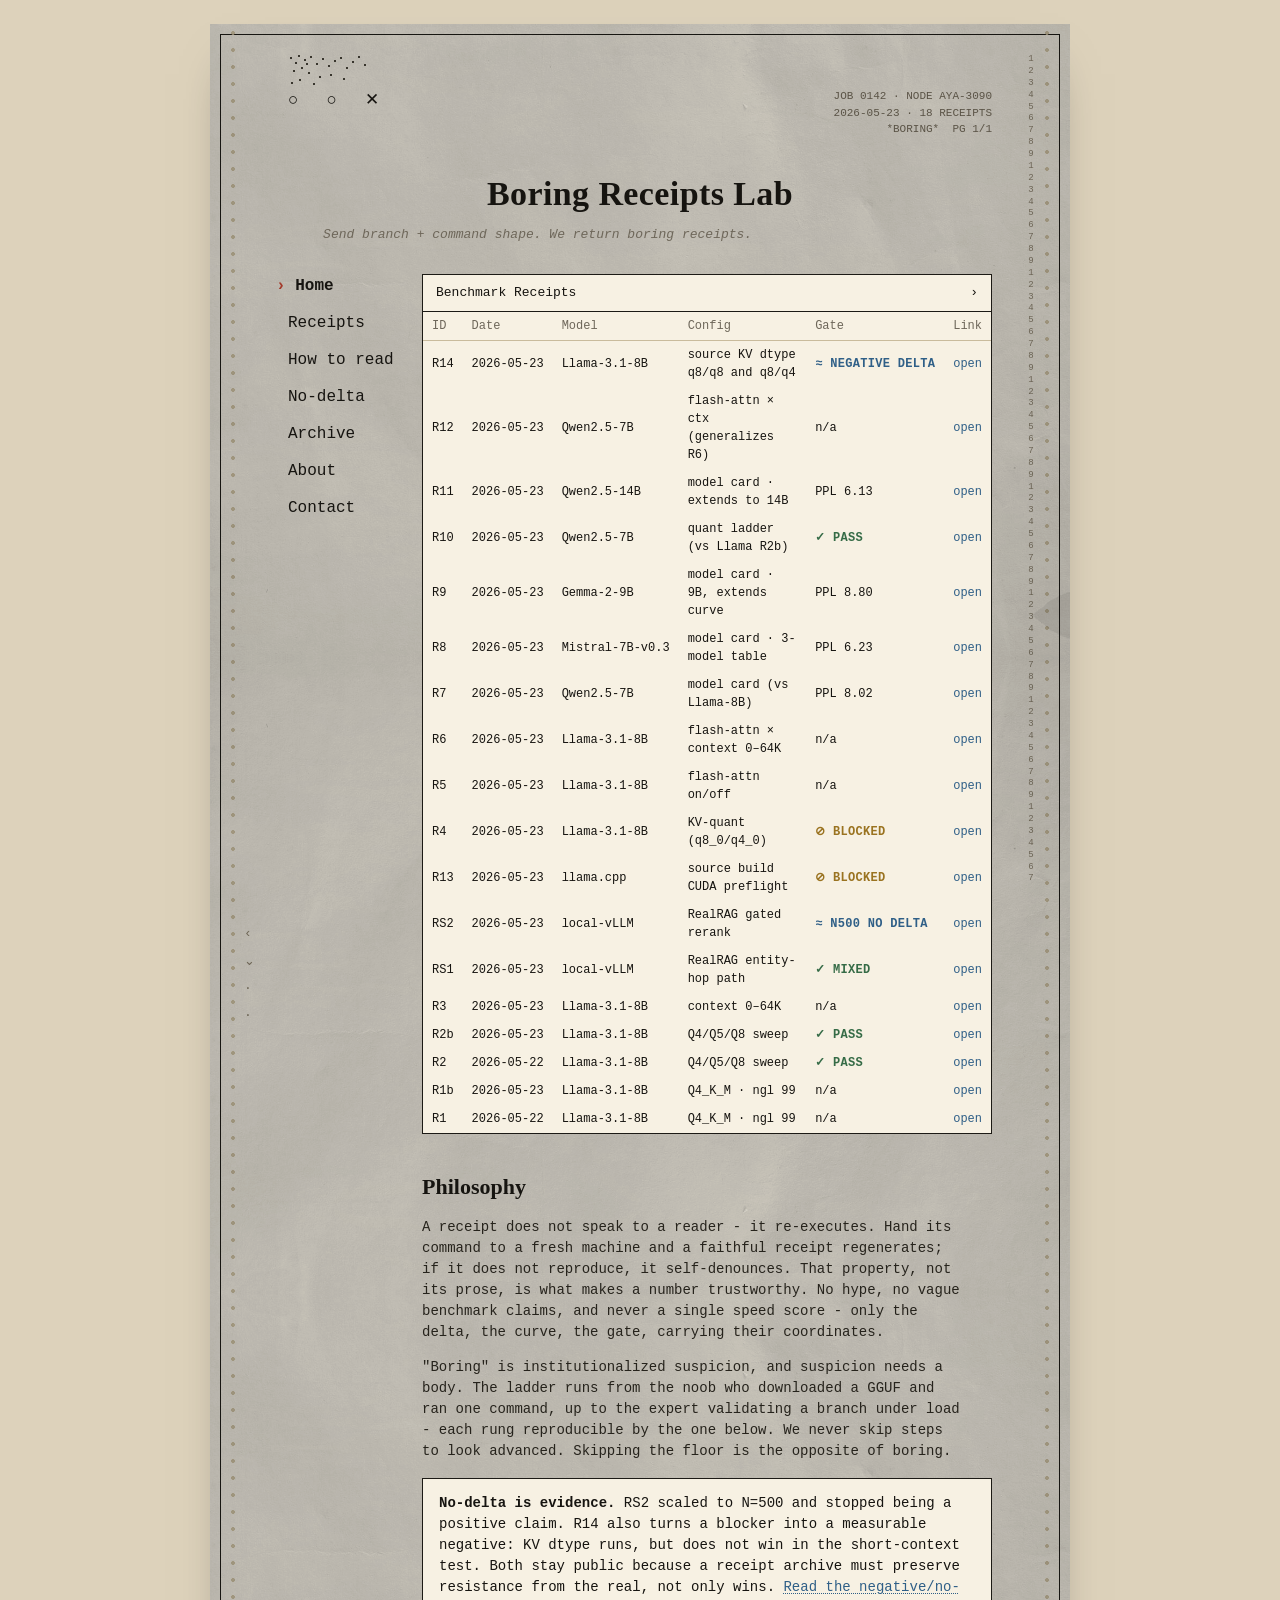
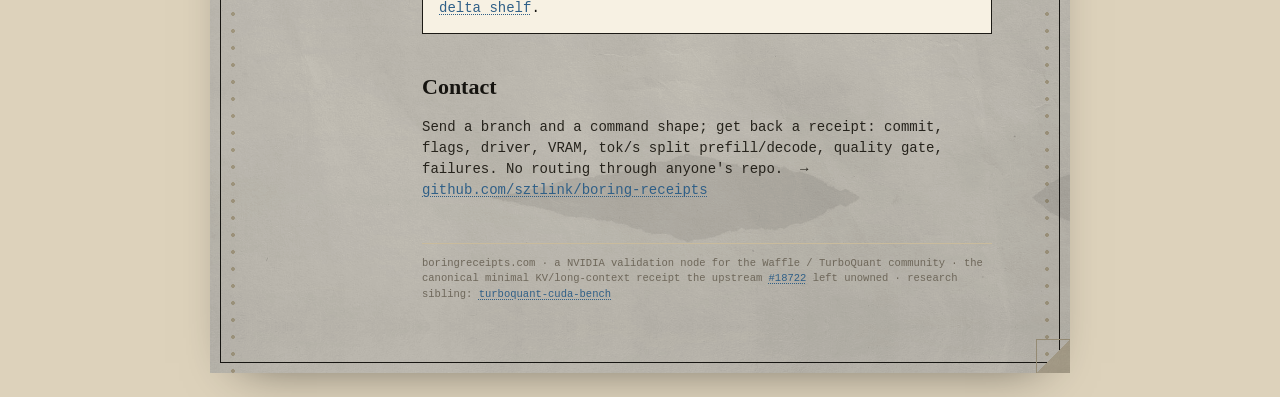
==== commit 5d2a34e1: "Add patched source KV dtype receipt" ====
--- a/docs/index.html
+++ b/docs/index.html
@@ -31,7 +31,7 @@
     <div class="topbar">
       <span class="glyphs">○&nbsp;○&nbsp;✕</span>
       <span class="meta">JOB 0142 · NODE AYA-3090
-2026-05-23 · 16 RECEIPTS
+2026-05-23 · 18 RECEIPTS
 *BORING*  PG 1/1</span>
     </div>
 
@@ -55,6 +55,7 @@
           <div class="tw"><table>
             <thead><tr><th>ID</th><th>Date</th><th>Model</th><th>Config</th><th>HW</th><th>Mode</th><th>Gate</th><th>Link</th></tr></thead>
             <tbody>
+              <tr><td data-l="ID">R14</td><td data-l="Date">2026-05-23</td><td data-l="Model">Llama-3.1-8B</td><td data-l="Config">source KV dtype q8/q8 and q8/q4</td><td data-l="HW">RTX 3090</td><td data-l="Mode">patched build</td><td data-l="Gate" class="gb">NEGATIVE DELTA</td><td data-l="Link"><a href="https://github.com/sztlink/boring-receipts/blob/main/receipts/2026-05-23-3090-llama-cpp-kv-dtype-pdlpatch.md">open</a></td></tr>
               <tr><td data-l="ID">R12</td><td data-l="Date">2026-05-23</td><td data-l="Model">Qwen2.5-7B</td><td data-l="Config">flash-attn × ctx (generalizes R6)</td><td data-l="HW">RTX 3090</td><td data-l="Mode">dedicated</td><td data-l="Gate">n/a</td><td data-l="Link"><a href="https://github.com/sztlink/boring-receipts/blob/main/receipts/2026-05-23-3090-qwen25-7b-flash-attn-context-curve.md">open</a></td></tr>
               <tr><td data-l="ID">R11</td><td data-l="Date">2026-05-23</td><td data-l="Model">Qwen2.5-14B</td><td data-l="Config">model card · extends to 14B</td><td data-l="HW">RTX 3090</td><td data-l="Mode">dedicated</td><td data-l="Gate">PPL 6.13</td><td data-l="Link"><a href="https://github.com/sztlink/boring-receipts/blob/main/receipts/2026-05-23-3090-qwen25-14b-q4km.md">open</a></td></tr>
               <tr><td data-l="ID">R10</td><td data-l="Date">2026-05-23</td><td data-l="Model">Qwen2.5-7B</td><td data-l="Config">quant ladder (vs Llama R2b)</td><td data-l="HW">RTX 3090</td><td data-l="Mode">dedicated</td><td data-l="Gate" class="gp">PASS</td><td data-l="Link"><a href="https://github.com/sztlink/boring-receipts/blob/main/receipts/2026-05-23-3090-qwen25-7b-quant-ladder.md">open</a></td></tr>
@@ -89,8 +90,9 @@
         skip steps to look advanced. Skipping the floor is the opposite of boring.</p>
 
         <div class="banner"><strong>No-delta is evidence.</strong> RS2 scaled to N=500 and stopped being a
-        positive claim. It stays public because a receipt archive must preserve resistance from the real,
-        not only wins. <a href="negatives.html">Read the negative/no-delta shelf</a>.</div>
+        positive claim. R14 also turns a blocker into a measurable negative: KV dtype runs, but does not
+        win in the short-context test. Both stay public because a receipt archive must preserve resistance
+        from the real, not only wins. <a href="negatives.html">Read the negative/no-delta shelf</a>.</div>
 
         <h2 id="contact">Contact</h2>
         <p>Send a branch and a command shape; get back a receipt: commit, flags, driver,
--- a/docs/style.css
+++ b/docs/style.css
@@ -16,12 +16,12 @@
    stock so the sheet reads as physical printout, not CSS noise. */
 .sheet::before{content:"";position:absolute;inset:0;pointer-events:none;z-index:5;opacity:.55;mix-blend-mode:multiply;
   background-image:url('assets/textures/paper-sheet.jpg');
-  background-size:cover;background-position:center}
+  background-size:100% auto;background-position:top center;background-repeat:repeat-y}
 /* Faint horizontal banding (Texturelabs Paper 367) reads as platen / roller
    marks across the printout. Kept very low so data stays legible. */
 .sheet::after{content:"";position:absolute;inset:0;pointer-events:none;z-index:5;opacity:.13;mix-blend-mode:multiply;
   background-image:url('assets/textures/paper-accent.jpg');
-  background-size:cover;background-position:center}
+  background-size:100% auto;background-position:top center;background-repeat:repeat-y}
 .frame{position:absolute;inset:10px;border:1px solid var(--line);pointer-events:none;z-index:3}
 .frame::before,.frame::after{content:"";position:absolute;width:14px;height:14px;border:1px solid var(--line)}
 .frame::before{top:-1px;left:-1px;border-right:0;border-bottom:0}
@@ -62,8 +62,14 @@
 nav.side a:hover{color:var(--blue)}
 nav.side a[aria-current]{color:var(--ink);font-weight:700}
 nav.side a[aria-current]::before{content:"› ";color:var(--red);margin-left:-12px}
-nav.top{display:flex;gap:18px;margin:6px 0 26px;font-size:14px}
-nav.top a{color:var(--ink);text-decoration:none}nav.top a:hover{color:var(--blue)}
+/* Internal pages carry the full menu as a printed tab strip, not a partial
+   breadcrumb. Current page is marked; the page's Markdown source sits at the end. */
+nav.top{display:flex;flex-wrap:wrap;align-items:baseline;gap:6px 18px;margin:10px 0 26px;padding-bottom:8px;font-size:14px;border-bottom:1px solid var(--faint)}
+nav.top a{color:var(--ink);text-decoration:none}
+nav.top a:hover{color:var(--blue)}
+nav.top a[aria-current]{font-weight:700;color:var(--ink)}
+nav.top a[aria-current]::before{content:"\203a\00a0";color:var(--red)}   /* › */
+nav.top a.md{margin-left:auto;color:var(--blue)}
 .body{display:grid;grid-template-columns:108px minmax(0,1fr);gap:26px}
 .body>main{min-width:0}
 
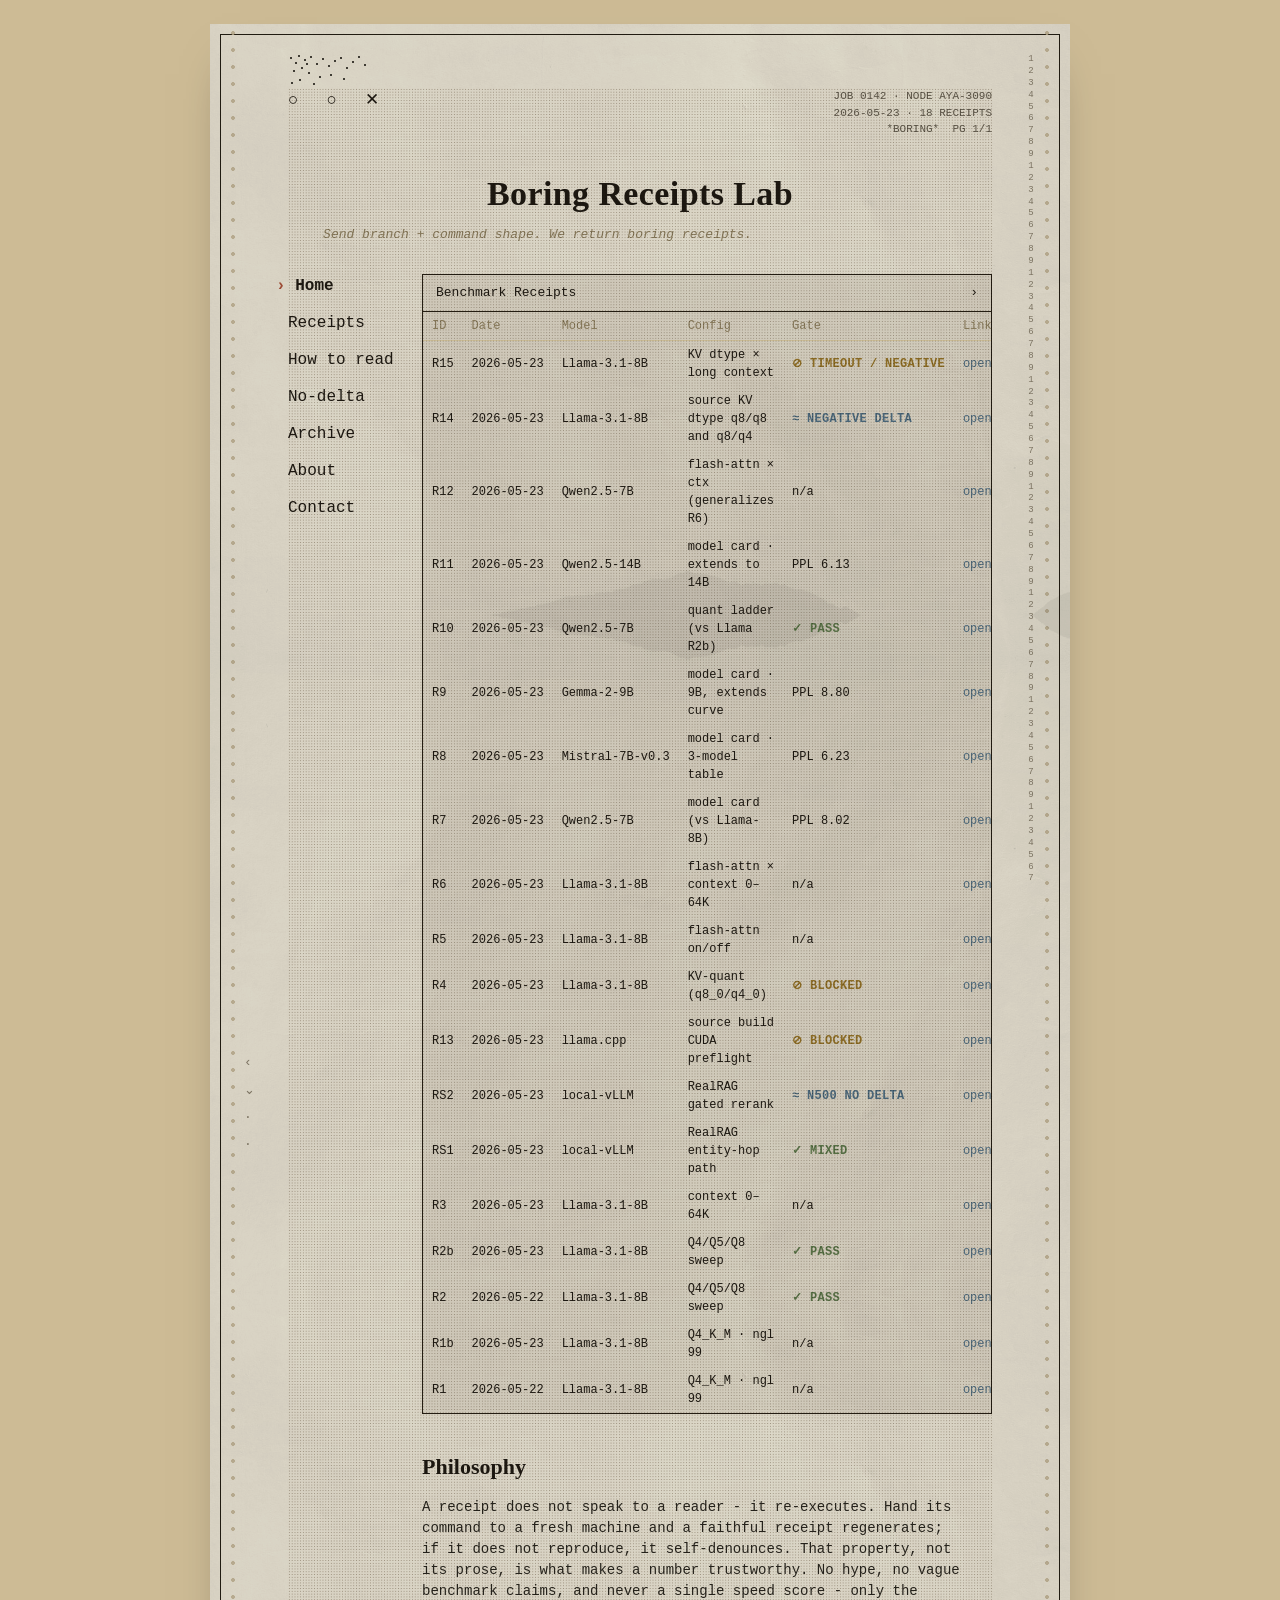
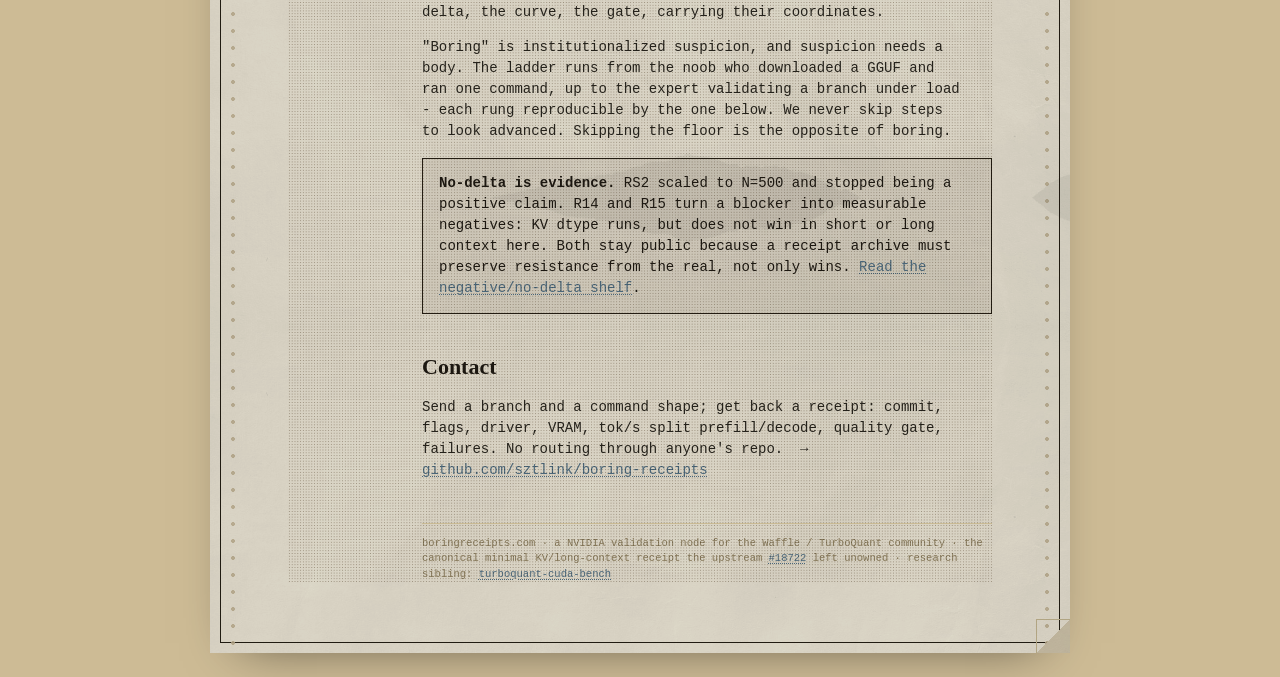
==== commit ef05c20a: "Clarify long-context KV dtype timeout receipt" ====
--- a/docs/index.html
+++ b/docs/index.html
@@ -55,6 +55,7 @@
           <div class="tw"><table>
             <thead><tr><th>ID</th><th>Date</th><th>Model</th><th>Config</th><th>HW</th><th>Mode</th><th>Gate</th><th>Link</th></tr></thead>
             <tbody>
+              <tr><td data-l="ID">R15</td><td data-l="Date">2026-05-23</td><td data-l="Model">Llama-3.1-8B</td><td data-l="Config">KV dtype × long context</td><td data-l="HW">RTX 3090</td><td data-l="Mode">patched build</td><td data-l="Gate" class="warn">TIMEOUT / NEGATIVE</td><td data-l="Link"><a href="https://github.com/sztlink/boring-receipts/blob/main/receipts/2026-05-23-3090-llama-cpp-kv-dtype-longctx-timeout.md">open</a></td></tr>
               <tr><td data-l="ID">R14</td><td data-l="Date">2026-05-23</td><td data-l="Model">Llama-3.1-8B</td><td data-l="Config">source KV dtype q8/q8 and q8/q4</td><td data-l="HW">RTX 3090</td><td data-l="Mode">patched build</td><td data-l="Gate" class="gb">NEGATIVE DELTA</td><td data-l="Link"><a href="https://github.com/sztlink/boring-receipts/blob/main/receipts/2026-05-23-3090-llama-cpp-kv-dtype-pdlpatch.md">open</a></td></tr>
               <tr><td data-l="ID">R12</td><td data-l="Date">2026-05-23</td><td data-l="Model">Qwen2.5-7B</td><td data-l="Config">flash-attn × ctx (generalizes R6)</td><td data-l="HW">RTX 3090</td><td data-l="Mode">dedicated</td><td data-l="Gate">n/a</td><td data-l="Link"><a href="https://github.com/sztlink/boring-receipts/blob/main/receipts/2026-05-23-3090-qwen25-7b-flash-attn-context-curve.md">open</a></td></tr>
               <tr><td data-l="ID">R11</td><td data-l="Date">2026-05-23</td><td data-l="Model">Qwen2.5-14B</td><td data-l="Config">model card · extends to 14B</td><td data-l="HW">RTX 3090</td><td data-l="Mode">dedicated</td><td data-l="Gate">PPL 6.13</td><td data-l="Link"><a href="https://github.com/sztlink/boring-receipts/blob/main/receipts/2026-05-23-3090-qwen25-14b-q4km.md">open</a></td></tr>
@@ -90,8 +91,8 @@
         skip steps to look advanced. Skipping the floor is the opposite of boring.</p>
 
         <div class="banner"><strong>No-delta is evidence.</strong> RS2 scaled to N=500 and stopped being a
-        positive claim. R14 also turns a blocker into a measurable negative: KV dtype runs, but does not
-        win in the short-context test. Both stay public because a receipt archive must preserve resistance
+        positive claim. R14 and R15 turn a blocker into measurable negatives: KV dtype runs, but does not
+        win in short or long context here. Both stay public because a receipt archive must preserve resistance
         from the real, not only wins. <a href="negatives.html">Read the negative/no-delta shelf</a>.</div>
 
         <h2 id="contact">Contact</h2>
--- a/docs/style.css
+++ b/docs/style.css
@@ -2,24 +2,29 @@
    Light editorial / szt.link tokens. Used by every page so the perforated
    paper aesthetic is consistent. */
 :root{
-  --paper:#f1ece0; --ink:#161410; --muted:#6e675a; --line:#1c1a15;
-  --faint:#c9bb9c; --panel:#f7f1e3; --blue:#2f5f87; --green:#356b46; --red:#a33a2b; --yellow:#9a7320;
+  /* Warm aged-paper neutrals on a single hue family (~40°), accents tuned down to
+     faded printer-ribbon: desaturated and earthy, not poster-bright. */
+  --paper:#f4eedd; --ink:#1d1811; --muted:#857758; --line:#241d12;
+  --faint:#ccbd96; --panel:#f4eedd; --blue:#4a6679; --green:#566f44; --red:#9c4b35; --yellow:#8c6c24;
+  /* translucent ink tint for boxed regions: lets the paper texture read through
+     instead of pasting a flat lighter card over it */
+  --tint:rgba(48,40,24,.06);
   --mono:"SFMono-Regular",ui-monospace,Menlo,Consolas,"Liberation Mono",monospace;
   --serif:"Iowan Old Style","Palatino Linotype",Palatino,Georgia,"Times New Roman",serif;
 }
 *{box-sizing:border-box}
-html,body{margin:0;background:#ddd2bb;color:var(--ink);font-family:var(--mono);font-size:14px;line-height:1.5}
+html,body{margin:0;background:#cdbb95;color:var(--ink);font-family:var(--mono);font-size:14px;line-height:1.5}
 
 .sheet{position:relative;max-width:860px;margin:24px auto;background:var(--paper);padding:30px 78px 70px;overflow:hidden;box-shadow:0 20px 50px -30px rgba(0,0,0,.6)}
 /* Real continuous-form paper fibre (Texturelabs Paper 366), multiplied over the
    warm paper tone. Replaces the synthetic feTurbulence grain with photographed
    stock so the sheet reads as physical printout, not CSS noise. */
-.sheet::before{content:"";position:absolute;inset:0;pointer-events:none;z-index:5;opacity:.55;mix-blend-mode:multiply;
+.sheet::before{content:"";position:absolute;inset:0;pointer-events:none;z-index:5;opacity:.4;mix-blend-mode:multiply;
   background-image:url('assets/textures/paper-sheet.jpg');
   background-size:100% auto;background-position:top center;background-repeat:repeat-y}
 /* Faint horizontal banding (Texturelabs Paper 367) reads as platen / roller
    marks across the printout. Kept very low so data stays legible. */
-.sheet::after{content:"";position:absolute;inset:0;pointer-events:none;z-index:5;opacity:.13;mix-blend-mode:multiply;
+.sheet::after{content:"";position:absolute;inset:0;pointer-events:none;z-index:5;opacity:.1;mix-blend-mode:multiply;
   background-image:url('assets/textures/paper-accent.jpg');
   background-size:100% auto;background-position:top center;background-repeat:repeat-y}
 .frame{position:absolute;inset:10px;border:1px solid var(--line);pointer-events:none;z-index:3}
@@ -37,6 +42,12 @@
 .fold{position:absolute;right:0;bottom:0;width:34px;height:34px;z-index:4;pointer-events:none;
   background:linear-gradient(135deg, transparent 50%, #d9cdb2 50%);border-left:1px solid var(--faint);border-top:1px solid var(--faint)}
 .content{position:relative;z-index:6}
+/* Regular halftone dot screen over the whole sheet — ink and paper share one
+   print texture, so type reads as dot-matrix print rather than crisp vector.
+   Regular grid (not random noise) keeps it intentional, not artificial. */
+.content::after{content:"";position:absolute;inset:0;z-index:11;pointer-events:none;mix-blend-mode:multiply;
+  background-image:radial-gradient(circle at 50% 50%, rgba(74,56,32,.42) 0.4px, transparent 0.9px);
+  background-size:2.8px 2.8px}
 
 .topbar{display:flex;justify-content:space-between;align-items:flex-start;margin:34px 0 0}
 .glyphs{font-size:17px;letter-spacing:9px;color:var(--ink)}
@@ -44,6 +55,8 @@
 
 h1{font-family:var(--serif);font-weight:600;font-size:34px;letter-spacing:.4px;margin:30px 0 6px;text-align:center}
 h2{font-family:var(--serif);font-weight:600;font-size:22px;margin:36px 0 12px}
+/* light edge-fray on the big serif title only (organic, no random speckle) */
+h1{filter:url('assets/rough.svg#ink-soft')}
 .lede{font-style:italic;color:var(--muted);text-align:center;margin:0 0 30px;font-size:13px}
 .tag{color:var(--red);font-weight:700;letter-spacing:2px;font-size:12px;margin-top:30px}
 p{max-width:64ch;color:#26231c}
@@ -52,11 +65,13 @@
 p a,li a,.banner a,.foot a{text-decoration:underline;text-decoration-style:dotted;text-underline-offset:2px;text-decoration-thickness:1px}
 p a:hover,li a:hover,.banner a:hover,.foot a:hover{text-decoration-style:solid}
 ul,ol{max-width:64ch;color:#26231c}li{margin:.3em 0}
-code{background:var(--panel);border:1px solid var(--faint);padding:1px 5px;font-size:.92em}
+code{background:var(--tint);border:1px solid var(--faint);padding:1px 5px;font-size:.92em}
 .small{color:var(--muted);font-size:12px}
-img{max-width:100%;border:1px solid var(--line);background:var(--panel)}
+/* delta sheets carry a baked paper background; multiply blends them into the
+   live sheet texture so they stop reading as a pasted white plate */
+img{max-width:100%;border:1px solid var(--line);background:transparent;mix-blend-mode:multiply}
 
-.banner{border:1px solid var(--line);background:var(--panel);padding:14px 16px;margin:16px 0;max-width:none}
+.banner{border:1px solid var(--line);background:var(--tint);padding:14px 16px;margin:16px 0;max-width:none}
 
 nav.side a{display:block;font-size:16px;color:var(--ink);text-decoration:none;margin:0 0 13px}
 nav.side a:hover{color:var(--blue)}
@@ -73,7 +88,7 @@
 .body{display:grid;grid-template-columns:108px minmax(0,1fr);gap:26px}
 .body>main{min-width:0}
 
-.panel{border:1.3px solid var(--line);background:var(--panel)}
+.panel{border:1.3px solid var(--line);background:var(--tint)}
 .panel-h{display:flex;justify-content:space-between;padding:8px 13px;border-bottom:1.3px solid var(--line);font-size:13px}
 
 .tw{overflow-x:auto;-webkit-overflow-scrolling:touch}
@@ -91,7 +106,7 @@
 tbody tr:hover{background:#efe7d3}
 table.grid{font-size:13px}
 table.grid th,table.grid td{border:1px solid var(--line);white-space:normal}
-table.grid th{background:var(--panel)}
+table.grid th{background:var(--tint)}
 
 /* Gate states read as printed stamps: a struck glyph + weight, not colour alone. */
 .gp,.pass{color:var(--green)}.warn{color:var(--yellow)}.gb{color:var(--blue)}
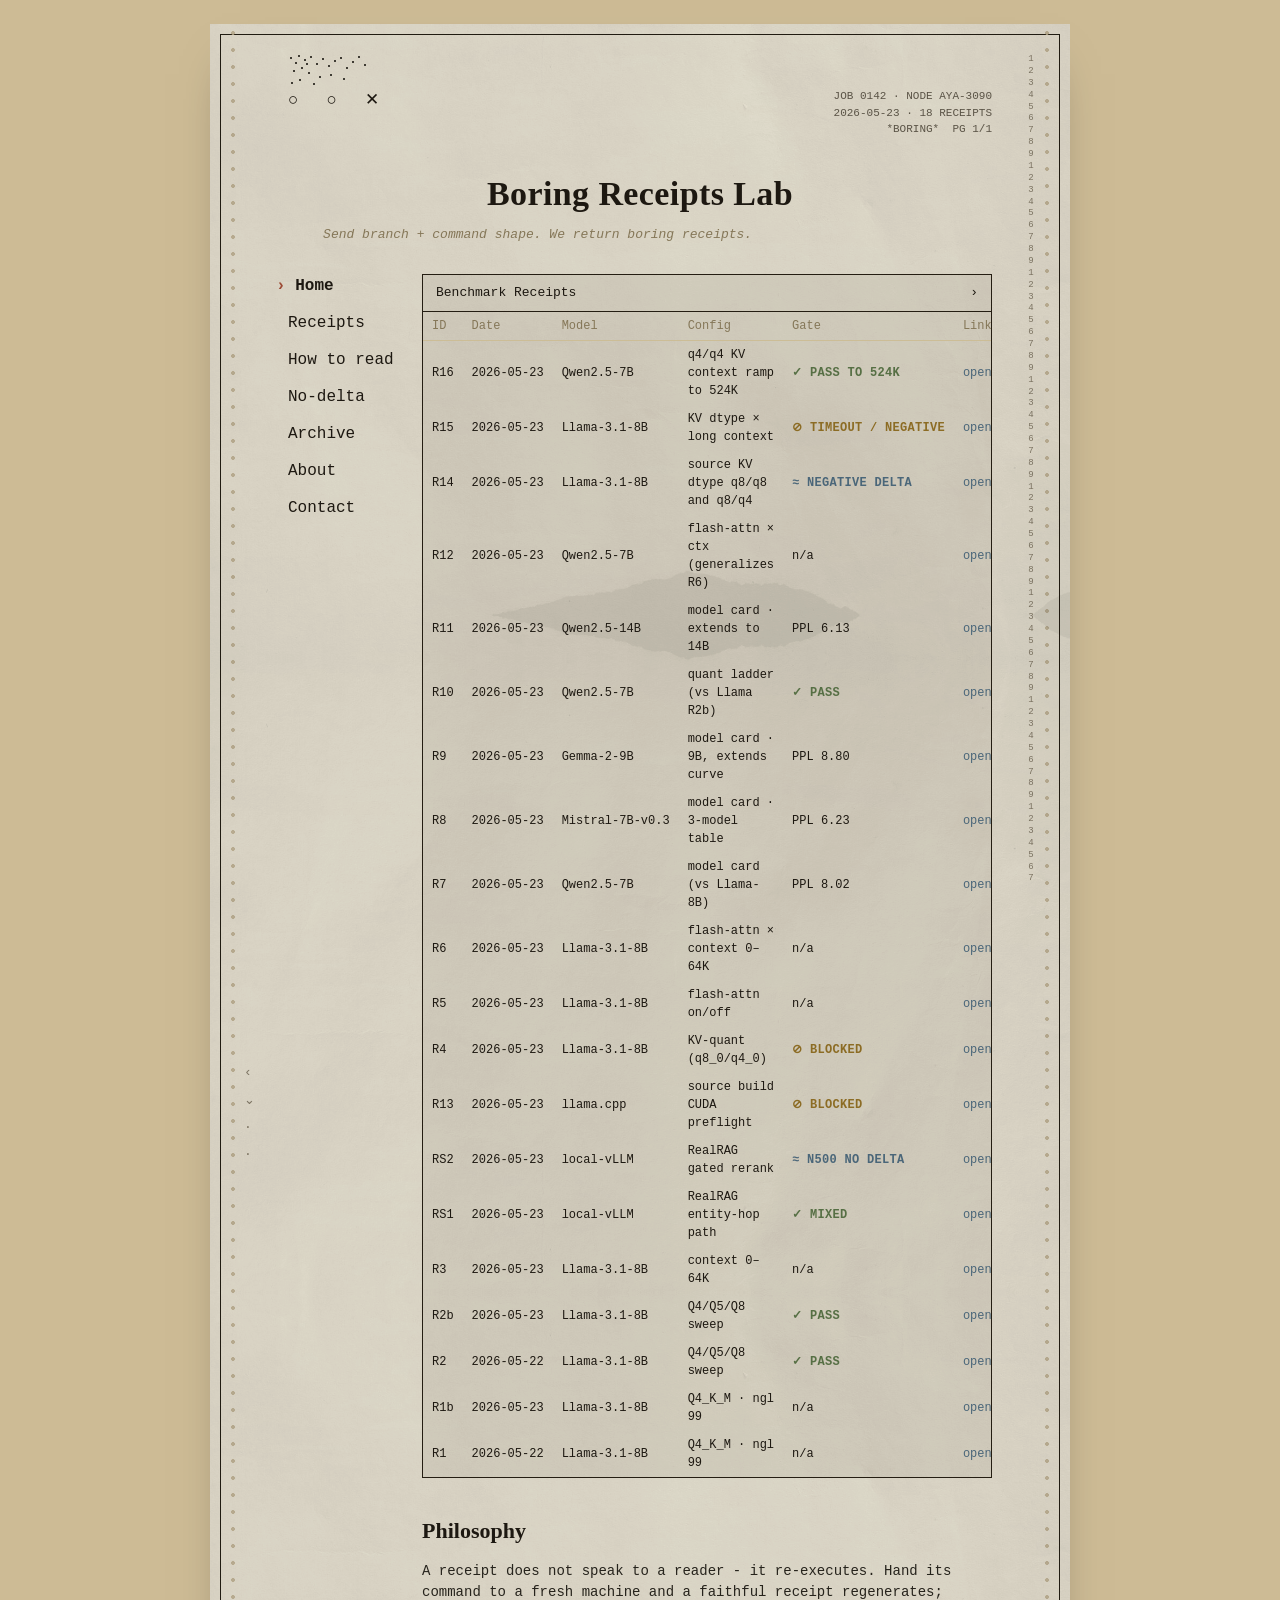
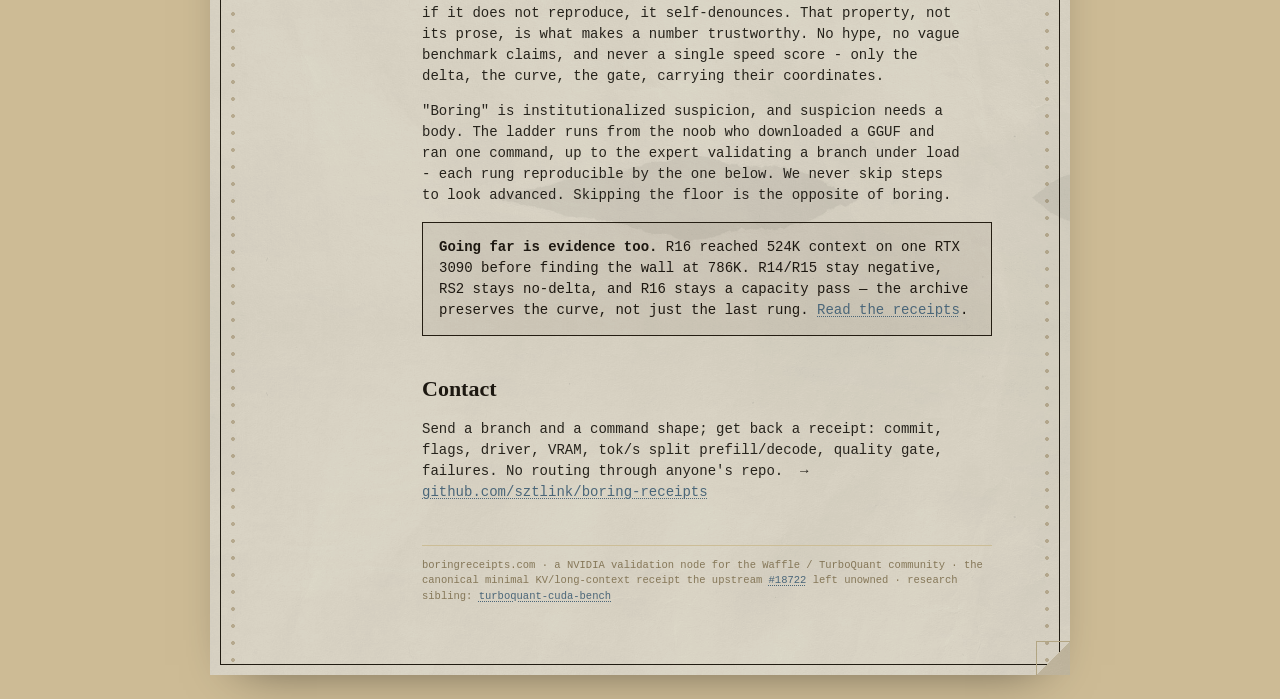
==== commit faa1a944: "Reframe R16 as beyond-128K capacity pass" ====
--- a/docs/index.html
+++ b/docs/index.html
@@ -55,6 +55,7 @@
           <div class="tw"><table>
             <thead><tr><th>ID</th><th>Date</th><th>Model</th><th>Config</th><th>HW</th><th>Mode</th><th>Gate</th><th>Link</th></tr></thead>
             <tbody>
+              <tr><td data-l="ID">R16</td><td data-l="Date">2026-05-23</td><td data-l="Model">Qwen2.5-7B</td><td data-l="Config">q4/q4 KV context ramp to 524K</td><td data-l="HW">RTX 3090</td><td data-l="Mode">capacity</td><td data-l="Gate" class="gp">PASS TO 524K</td><td data-l="Link"><a href="https://github.com/sztlink/boring-receipts/blob/main/receipts/2026-05-23-3090-qwen25-7b-q4q4-1m-ramp-partial.md">open</a></td></tr>
               <tr><td data-l="ID">R15</td><td data-l="Date">2026-05-23</td><td data-l="Model">Llama-3.1-8B</td><td data-l="Config">KV dtype × long context</td><td data-l="HW">RTX 3090</td><td data-l="Mode">patched build</td><td data-l="Gate" class="warn">TIMEOUT / NEGATIVE</td><td data-l="Link"><a href="https://github.com/sztlink/boring-receipts/blob/main/receipts/2026-05-23-3090-llama-cpp-kv-dtype-longctx-timeout.md">open</a></td></tr>
               <tr><td data-l="ID">R14</td><td data-l="Date">2026-05-23</td><td data-l="Model">Llama-3.1-8B</td><td data-l="Config">source KV dtype q8/q8 and q8/q4</td><td data-l="HW">RTX 3090</td><td data-l="Mode">patched build</td><td data-l="Gate" class="gb">NEGATIVE DELTA</td><td data-l="Link"><a href="https://github.com/sztlink/boring-receipts/blob/main/receipts/2026-05-23-3090-llama-cpp-kv-dtype-pdlpatch.md">open</a></td></tr>
               <tr><td data-l="ID">R12</td><td data-l="Date">2026-05-23</td><td data-l="Model">Qwen2.5-7B</td><td data-l="Config">flash-attn × ctx (generalizes R6)</td><td data-l="HW">RTX 3090</td><td data-l="Mode">dedicated</td><td data-l="Gate">n/a</td><td data-l="Link"><a href="https://github.com/sztlink/boring-receipts/blob/main/receipts/2026-05-23-3090-qwen25-7b-flash-attn-context-curve.md">open</a></td></tr>
@@ -90,10 +91,9 @@
         validating a branch under load - each rung reproducible by the one below. We never
         skip steps to look advanced. Skipping the floor is the opposite of boring.</p>
 
-        <div class="banner"><strong>No-delta is evidence.</strong> RS2 scaled to N=500 and stopped being a
-        positive claim. R14 and R15 turn a blocker into measurable negatives: KV dtype runs, but does not
-        win in short or long context here. Both stay public because a receipt archive must preserve resistance
-        from the real, not only wins. <a href="negatives.html">Read the negative/no-delta shelf</a>.</div>
+        <div class="banner"><strong>Going far is evidence too.</strong> R16 reached 524K context on one
+        RTX 3090 before finding the wall at 786K. R14/R15 stay negative, RS2 stays no-delta, and R16 stays a
+        capacity pass — the archive preserves the curve, not just the last rung. <a href="receipts.html">Read the receipts</a>.</div>
 
         <h2 id="contact">Contact</h2>
         <p>Send a branch and a command shape; get back a receipt: commit, flags, driver,
--- a/docs/style.css
+++ b/docs/style.css
@@ -42,12 +42,6 @@
 .fold{position:absolute;right:0;bottom:0;width:34px;height:34px;z-index:4;pointer-events:none;
   background:linear-gradient(135deg, transparent 50%, #d9cdb2 50%);border-left:1px solid var(--faint);border-top:1px solid var(--faint)}
 .content{position:relative;z-index:6}
-/* Regular halftone dot screen over the whole sheet — ink and paper share one
-   print texture, so type reads as dot-matrix print rather than crisp vector.
-   Regular grid (not random noise) keeps it intentional, not artificial. */
-.content::after{content:"";position:absolute;inset:0;z-index:11;pointer-events:none;mix-blend-mode:multiply;
-  background-image:radial-gradient(circle at 50% 50%, rgba(74,56,32,.42) 0.4px, transparent 0.9px);
-  background-size:2.8px 2.8px}
 
 .topbar{display:flex;justify-content:space-between;align-items:flex-start;margin:34px 0 0}
 .glyphs{font-size:17px;letter-spacing:9px;color:var(--ink)}
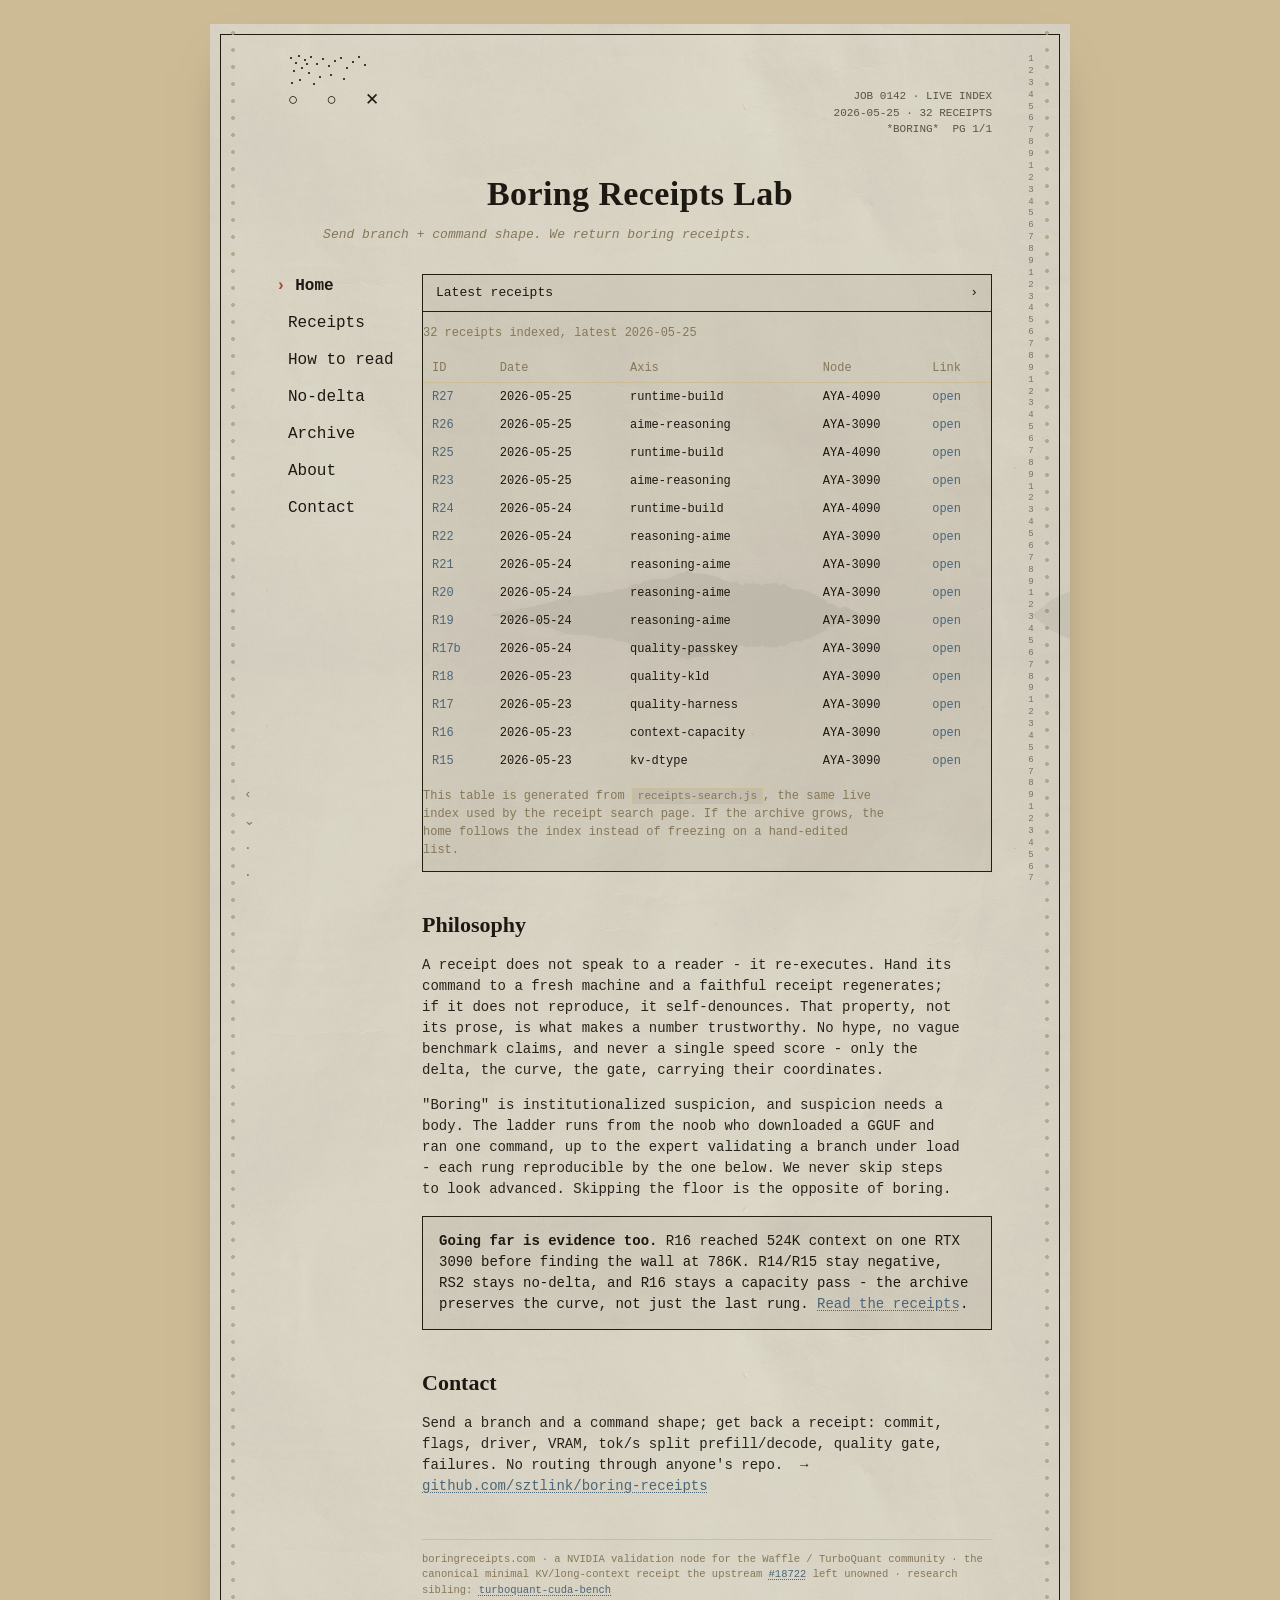
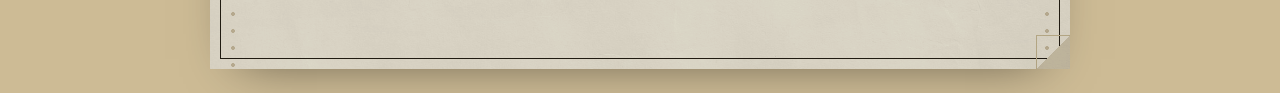
==== commit 5bf93b3d: "Make home receipt table use live index" ====
--- a/docs/index.html
+++ b/docs/index.html
@@ -30,8 +30,8 @@
   <div class="content">
     <div class="topbar">
       <span class="glyphs">○&nbsp;○&nbsp;✕</span>
-      <span class="meta">JOB 0142 · NODE AYA-3090
-2026-05-23 · 18 RECEIPTS
+      <span class="meta" id="home-receipt-meta">JOB 0142 · LIVE INDEX
+loading receipts
 *BORING*  PG 1/1</span>
     </div>
 
@@ -51,32 +51,15 @@
 
       <main>
         <div class="panel" id="receipts">
-          <div class="panel-h"><span>Benchmark Receipts</span><a href="receipts.html" style="color:var(--ink);text-decoration:none">&rsaquo;</a></div>
+          <div class="panel-h"><span>Latest receipts</span><a href="receipts.html" style="color:var(--ink);text-decoration:none">&rsaquo;</a></div>
+          <p class="small" id="home-receipt-count">loading receipts...</p>
           <div class="tw"><table>
-            <thead><tr><th>ID</th><th>Date</th><th>Model</th><th>Config</th><th>HW</th><th>Mode</th><th>Gate</th><th>Link</th></tr></thead>
-            <tbody>
-              <tr><td data-l="ID">R16</td><td data-l="Date">2026-05-23</td><td data-l="Model">Qwen2.5-7B</td><td data-l="Config">q4/q4 KV context ramp to 524K</td><td data-l="HW">RTX 3090</td><td data-l="Mode">capacity</td><td data-l="Gate" class="gp">PASS TO 524K</td><td data-l="Link"><a href="https://github.com/sztlink/boring-receipts/blob/main/receipts/2026-05-23-3090-qwen25-7b-q4q4-1m-ramp-partial.md">open</a></td></tr>
-              <tr><td data-l="ID">R15</td><td data-l="Date">2026-05-23</td><td data-l="Model">Llama-3.1-8B</td><td data-l="Config">KV dtype × long context</td><td data-l="HW">RTX 3090</td><td data-l="Mode">patched build</td><td data-l="Gate" class="warn">TIMEOUT / NEGATIVE</td><td data-l="Link"><a href="https://github.com/sztlink/boring-receipts/blob/main/receipts/2026-05-23-3090-llama-cpp-kv-dtype-longctx-timeout.md">open</a></td></tr>
-              <tr><td data-l="ID">R14</td><td data-l="Date">2026-05-23</td><td data-l="Model">Llama-3.1-8B</td><td data-l="Config">source KV dtype q8/q8 and q8/q4</td><td data-l="HW">RTX 3090</td><td data-l="Mode">patched build</td><td data-l="Gate" class="gb">NEGATIVE DELTA</td><td data-l="Link"><a href="https://github.com/sztlink/boring-receipts/blob/main/receipts/2026-05-23-3090-llama-cpp-kv-dtype-pdlpatch.md">open</a></td></tr>
-              <tr><td data-l="ID">R12</td><td data-l="Date">2026-05-23</td><td data-l="Model">Qwen2.5-7B</td><td data-l="Config">flash-attn × ctx (generalizes R6)</td><td data-l="HW">RTX 3090</td><td data-l="Mode">dedicated</td><td data-l="Gate">n/a</td><td data-l="Link"><a href="https://github.com/sztlink/boring-receipts/blob/main/receipts/2026-05-23-3090-qwen25-7b-flash-attn-context-curve.md">open</a></td></tr>
-              <tr><td data-l="ID">R11</td><td data-l="Date">2026-05-23</td><td data-l="Model">Qwen2.5-14B</td><td data-l="Config">model card · extends to 14B</td><td data-l="HW">RTX 3090</td><td data-l="Mode">dedicated</td><td data-l="Gate">PPL 6.13</td><td data-l="Link"><a href="https://github.com/sztlink/boring-receipts/blob/main/receipts/2026-05-23-3090-qwen25-14b-q4km.md">open</a></td></tr>
-              <tr><td data-l="ID">R10</td><td data-l="Date">2026-05-23</td><td data-l="Model">Qwen2.5-7B</td><td data-l="Config">quant ladder (vs Llama R2b)</td><td data-l="HW">RTX 3090</td><td data-l="Mode">dedicated</td><td data-l="Gate" class="gp">PASS</td><td data-l="Link"><a href="https://github.com/sztlink/boring-receipts/blob/main/receipts/2026-05-23-3090-qwen25-7b-quant-ladder.md">open</a></td></tr>
-              <tr><td data-l="ID">R9</td><td data-l="Date">2026-05-23</td><td data-l="Model">Gemma-2-9B</td><td data-l="Config">model card · 9B, extends curve</td><td data-l="HW">RTX 3090</td><td data-l="Mode">dedicated</td><td data-l="Gate">PPL 8.80</td><td data-l="Link"><a href="https://github.com/sztlink/boring-receipts/blob/main/receipts/2026-05-23-3090-gemma2-9b-q4km.md">open</a></td></tr>
-              <tr><td data-l="ID">R8</td><td data-l="Date">2026-05-23</td><td data-l="Model">Mistral-7B-v0.3</td><td data-l="Config">model card · 3-model table</td><td data-l="HW">RTX 3090</td><td data-l="Mode">dedicated</td><td data-l="Gate">PPL 6.23</td><td data-l="Link"><a href="https://github.com/sztlink/boring-receipts/blob/main/receipts/2026-05-23-3090-mistral-7b-v03-q4km.md">open</a></td></tr>
-              <tr><td data-l="ID">R7</td><td data-l="Date">2026-05-23</td><td data-l="Model">Qwen2.5-7B</td><td data-l="Config">model card (vs Llama-8B)</td><td data-l="HW">RTX 3090</td><td data-l="Mode">dedicated</td><td data-l="Gate">PPL 8.02</td><td data-l="Link"><a href="https://github.com/sztlink/boring-receipts/blob/main/receipts/2026-05-23-3090-qwen25-7b-q4km.md">open</a></td></tr>
-              <tr><td data-l="ID">R6</td><td data-l="Date">2026-05-23</td><td data-l="Model">Llama-3.1-8B</td><td data-l="Config">flash-attn × context 0–64K</td><td data-l="HW">RTX 3090</td><td data-l="Mode">dedicated</td><td data-l="Gate">n/a</td><td data-l="Link"><a href="https://github.com/sztlink/boring-receipts/blob/main/receipts/2026-05-23-3090-llama31-8b-flash-attn-context-curve.md">open</a></td></tr>
-              <tr><td data-l="ID">R5</td><td data-l="Date">2026-05-23</td><td data-l="Model">Llama-3.1-8B</td><td data-l="Config">flash-attn on/off</td><td data-l="HW">RTX 3090</td><td data-l="Mode">dedicated</td><td data-l="Gate">n/a</td><td data-l="Link"><a href="https://github.com/sztlink/boring-receipts/blob/main/receipts/2026-05-23-3090-llama31-8b-flash-attn.md">open</a></td></tr>
-              <tr><td data-l="ID">R4</td><td data-l="Date">2026-05-23</td><td data-l="Model">Llama-3.1-8B</td><td data-l="Config">KV-quant (q8_0/q4_0)</td><td data-l="HW">RTX 3090</td><td data-l="Mode">dedicated</td><td data-l="Gate" class="warn">BLOCKED</td><td data-l="Link"><a href="https://github.com/sztlink/boring-receipts/blob/main/receipts/2026-05-23-3090-llama31-8b-kv-quant-BLOCKED.md">open</a></td></tr>
-              <tr><td data-l="ID">R13</td><td data-l="Date">2026-05-23</td><td data-l="Model">llama.cpp</td><td data-l="Config">source build CUDA preflight</td><td data-l="HW">RTX 3090</td><td data-l="Mode">build</td><td data-l="Gate" class="warn">BLOCKED</td><td data-l="Link"><a href="https://github.com/sztlink/boring-receipts/blob/main/receipts/2026-05-23-3090-llama-cpp-source-build-cuda-BLOCKED.md">open</a></td></tr>
-              <tr><td data-l="ID">RS2</td><td data-l="Date">2026-05-23</td><td data-l="Model">local-vLLM</td><td data-l="Config">RealRAG gated rerank</td><td data-l="HW">RTX 4090</td><td data-l="Mode">research sibling</td><td data-l="Gate" class="gb">N500 NO DELTA</td><td data-l="Link"><a href="https://github.com/sztlink/boring-receipts/blob/main/receipts/2026-05-23-4090-vllm-realrag-gated-answer-rerank.md">open</a></td></tr>
-              <tr><td data-l="ID">RS1</td><td data-l="Date">2026-05-23</td><td data-l="Model">local-vLLM</td><td data-l="Config">RealRAG entity-hop path</td><td data-l="HW">RTX 4090</td><td data-l="Mode">research sibling</td><td data-l="Gate" class="gp">MIXED</td><td data-l="Link"><a href="https://github.com/sztlink/boring-receipts/blob/main/receipts/2026-05-23-4090-vllm-realrag-entity-hop-path.md">open</a></td></tr>
-              <tr><td data-l="ID">R3</td><td data-l="Date">2026-05-23</td><td data-l="Model">Llama-3.1-8B</td><td data-l="Config">context 0–64K</td><td data-l="HW">RTX 3090</td><td data-l="Mode">dedicated</td><td data-l="Gate">n/a</td><td data-l="Link"><a href="https://github.com/sztlink/boring-receipts/blob/main/receipts/2026-05-23-3090-llama31-8b-context-sweep.md">open</a></td></tr>
-              <tr><td data-l="ID">R2b</td><td data-l="Date">2026-05-23</td><td data-l="Model">Llama-3.1-8B</td><td data-l="Config">Q4/Q5/Q8 sweep</td><td data-l="HW">RTX 3090</td><td data-l="Mode">dedicated</td><td data-l="Gate" class="gp">PASS</td><td data-l="Link"><a href="https://github.com/sztlink/boring-receipts/blob/main/receipts/2026-05-23-3090-llama31-8b-quant-sweep-dedicated.md">open</a></td></tr>
-              <tr><td data-l="ID">R2</td><td data-l="Date">2026-05-22</td><td data-l="Model">Llama-3.1-8B</td><td data-l="Config">Q4/Q5/Q8 sweep</td><td data-l="HW">RTX 3090</td><td data-l="Mode">shared</td><td data-l="Gate" class="gp">PASS</td><td data-l="Link"><a href="https://github.com/sztlink/boring-receipts/blob/main/receipts/2026-05-22-3090-llama31-8b-quant-sweep.md">open</a></td></tr>
-              <tr><td data-l="ID">R1b</td><td data-l="Date">2026-05-23</td><td data-l="Model">Llama-3.1-8B</td><td data-l="Config">Q4_K_M · ngl 99</td><td data-l="HW">RTX 3090</td><td data-l="Mode">dedicated</td><td data-l="Gate">n/a</td><td data-l="Link"><a href="https://github.com/sztlink/boring-receipts/blob/main/receipts/2026-05-23-3090-llama31-8b-q4km-baseline-dedicated.md">open</a></td></tr>
-              <tr><td data-l="ID">R1</td><td data-l="Date">2026-05-22</td><td data-l="Model">Llama-3.1-8B</td><td data-l="Config">Q4_K_M · ngl 99</td><td data-l="HW">RTX 3090</td><td data-l="Mode">shared</td><td data-l="Gate">n/a</td><td data-l="Link"><a href="https://github.com/sztlink/boring-receipts/blob/main/receipts/2026-05-22-3090-llama31-8b-q4km-baseline.md">open</a></td></tr>
+            <thead><tr><th>ID</th><th>Date</th><th>Axis</th><th>Node</th><th>Status</th><th>Gesture</th><th>Link</th></tr></thead>
+            <tbody id="home-receipt-results">
+              <tr><td colspan="7">loading...</td></tr>
             </tbody>
           </table></div>
+          <p class="small">This table is generated from <code>receipts-search.js</code>, the same live index used by the receipt search page. If the archive grows, the home follows the index instead of freezing on a hand-edited list.</p>
         </div>
 
         <h2 id="about">Philosophy</h2>
@@ -93,7 +76,7 @@
 
         <div class="banner"><strong>Going far is evidence too.</strong> R16 reached 524K context on one
         RTX 3090 before finding the wall at 786K. R14/R15 stay negative, RS2 stays no-delta, and R16 stays a
-        capacity pass — the archive preserves the curve, not just the last rung. <a href="receipts.html">Read the receipts</a>.</div>
+        capacity pass - the archive preserves the curve, not just the last rung. <a href="receipts.html">Read the receipts</a>.</div>
 
         <h2 id="contact">Contact</h2>
         <p>Send a branch and a command shape; get back a receipt: commit, flags, driver,
@@ -111,4 +94,6 @@
   </div>
 </div>
 <script src="deco.js"></script>
+<script src="receipts-search.js"></script>
+<script src="home-receipts.js"></script>
 </body></html>
--- a/docs/style.css
+++ b/docs/style.css
@@ -102,6 +102,17 @@
 table.grid th,table.grid td{border:1px solid var(--line);white-space:normal}
 table.grid th{background:var(--tint)}
 
+.filters{border:1px solid var(--line);background:var(--tint);padding:12px;margin:12px 0 14px}
+.filters .row{display:grid;grid-template-columns:2fr 1fr 1fr 1fr 1fr auto;gap:8px;align-items:end}
+.filters label{display:block;color:var(--muted);font-size:10px;text-transform:uppercase;letter-spacing:.08em}
+.filters input,.filters select,.filters button{width:100%;font:inherit;font-size:12px;color:var(--ink);background:rgba(244,238,221,.72);border:1px solid var(--faint);padding:6px 7px;border-radius:0}
+.filters button{cursor:pointer;color:var(--blue)}
+.filters button:hover{border-color:var(--line)}
+.result-meta{display:flex;justify-content:space-between;gap:12px;margin:8px 0 6px;color:var(--muted);font-size:11px}
+.semantic-note{border-left:3px solid var(--blue);padding-left:10px;color:var(--muted);font-size:11px;max-width:none}
+#receipt-ledger .gesture{white-space:normal;min-width:280px}
+#receipt-ledger td:nth-child(7),#receipt-ledger th:nth-child(7){text-align:right;color:var(--muted)}
+
 /* Gate states read as printed stamps: a struck glyph + weight, not colour alone. */
 .gp,.pass{color:var(--green)}.warn{color:var(--yellow)}.gb{color:var(--blue)}
 td.gp,td.pass,td.warn,td.gb{font-weight:700;letter-spacing:.3px}
@@ -133,6 +144,10 @@
   .tw td{white-space:normal;border:0;padding:3px 0;font-size:12px;display:flex;justify-content:space-between;gap:12px;flex-wrap:wrap}
   .tw td::before{content:attr(data-l);color:var(--muted);flex-shrink:0}
   .tw td:empty{display:none}
+  .filters .row{grid-template-columns:1fr}
+  .result-meta{display:block}
+  #receipt-ledger .gesture{min-width:0}
+  #receipt-ledger td:nth-child(7),#receipt-ledger th:nth-child(7){text-align:left}
   /* stacked cards have vertical room: restore HW/Mode hidden on the desktop preview */
   #receipts td:nth-child(5),#receipts td:nth-child(6){display:flex}
 }
